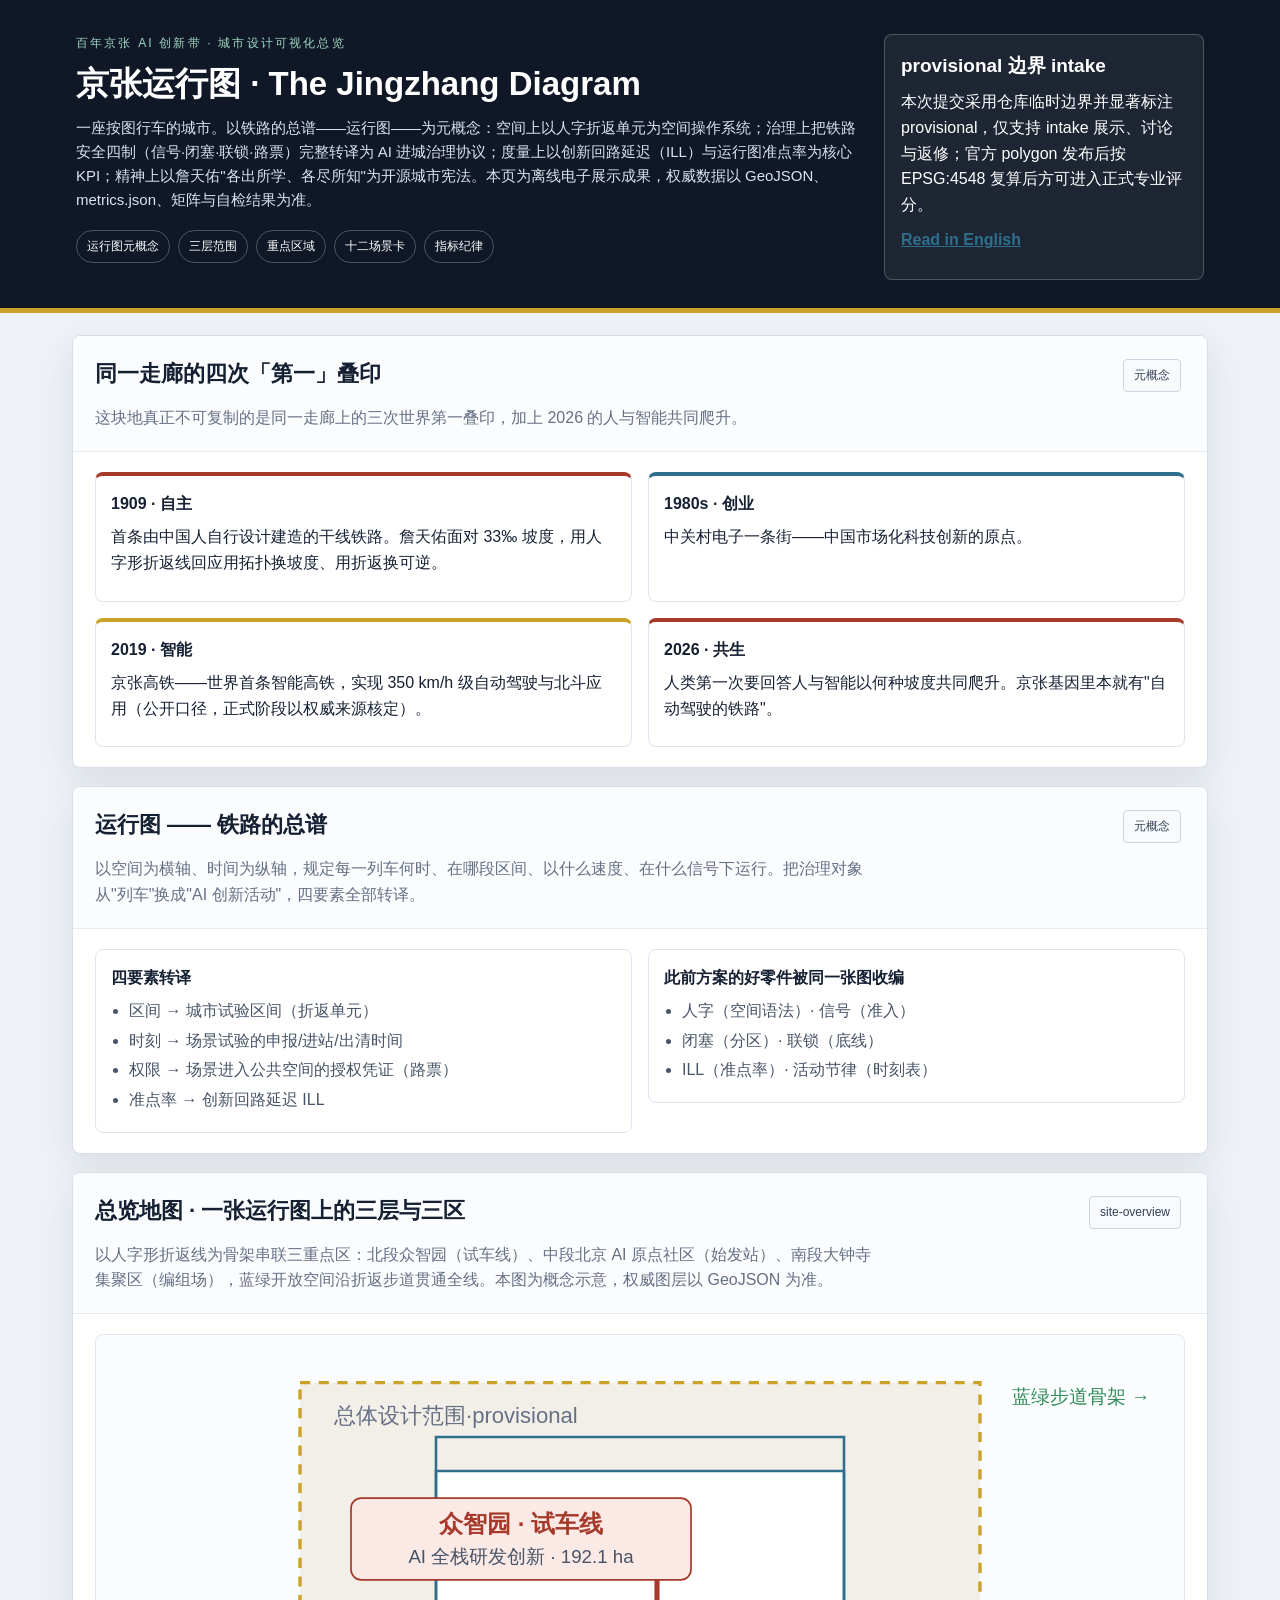
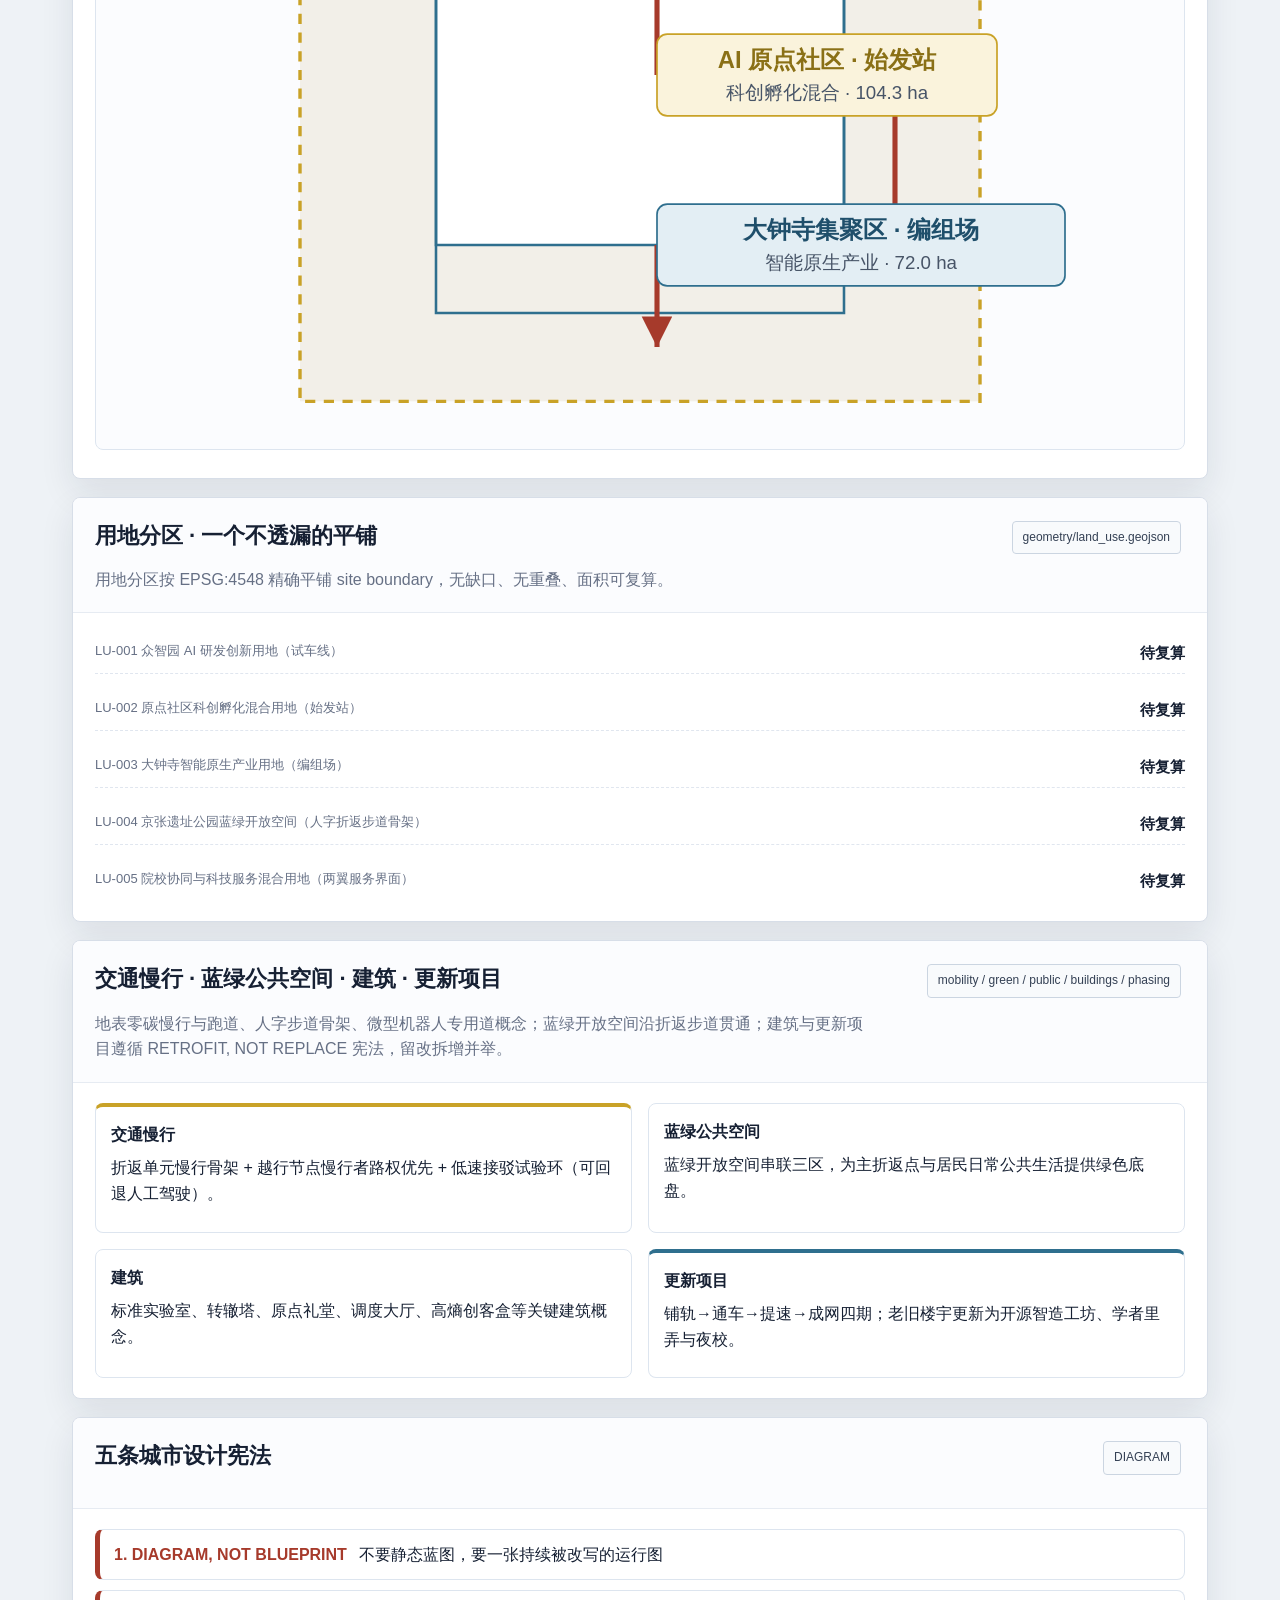
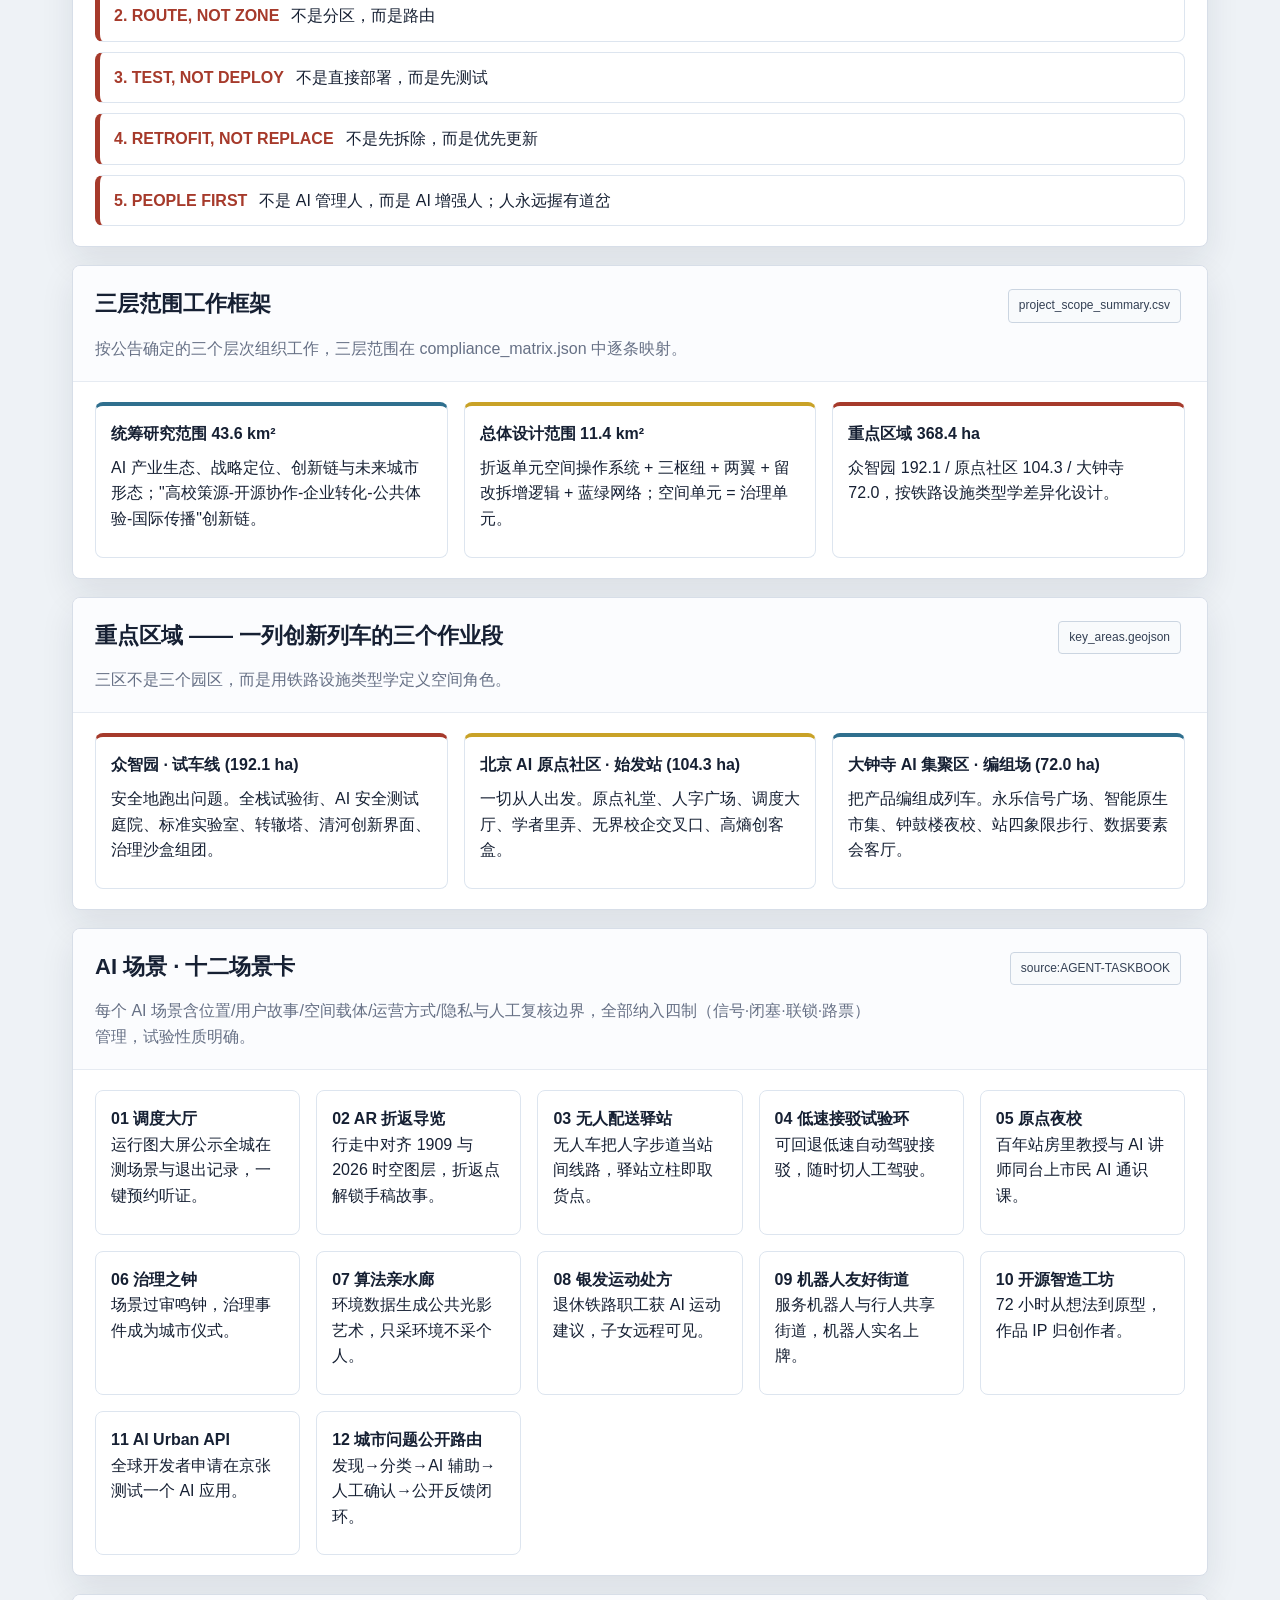
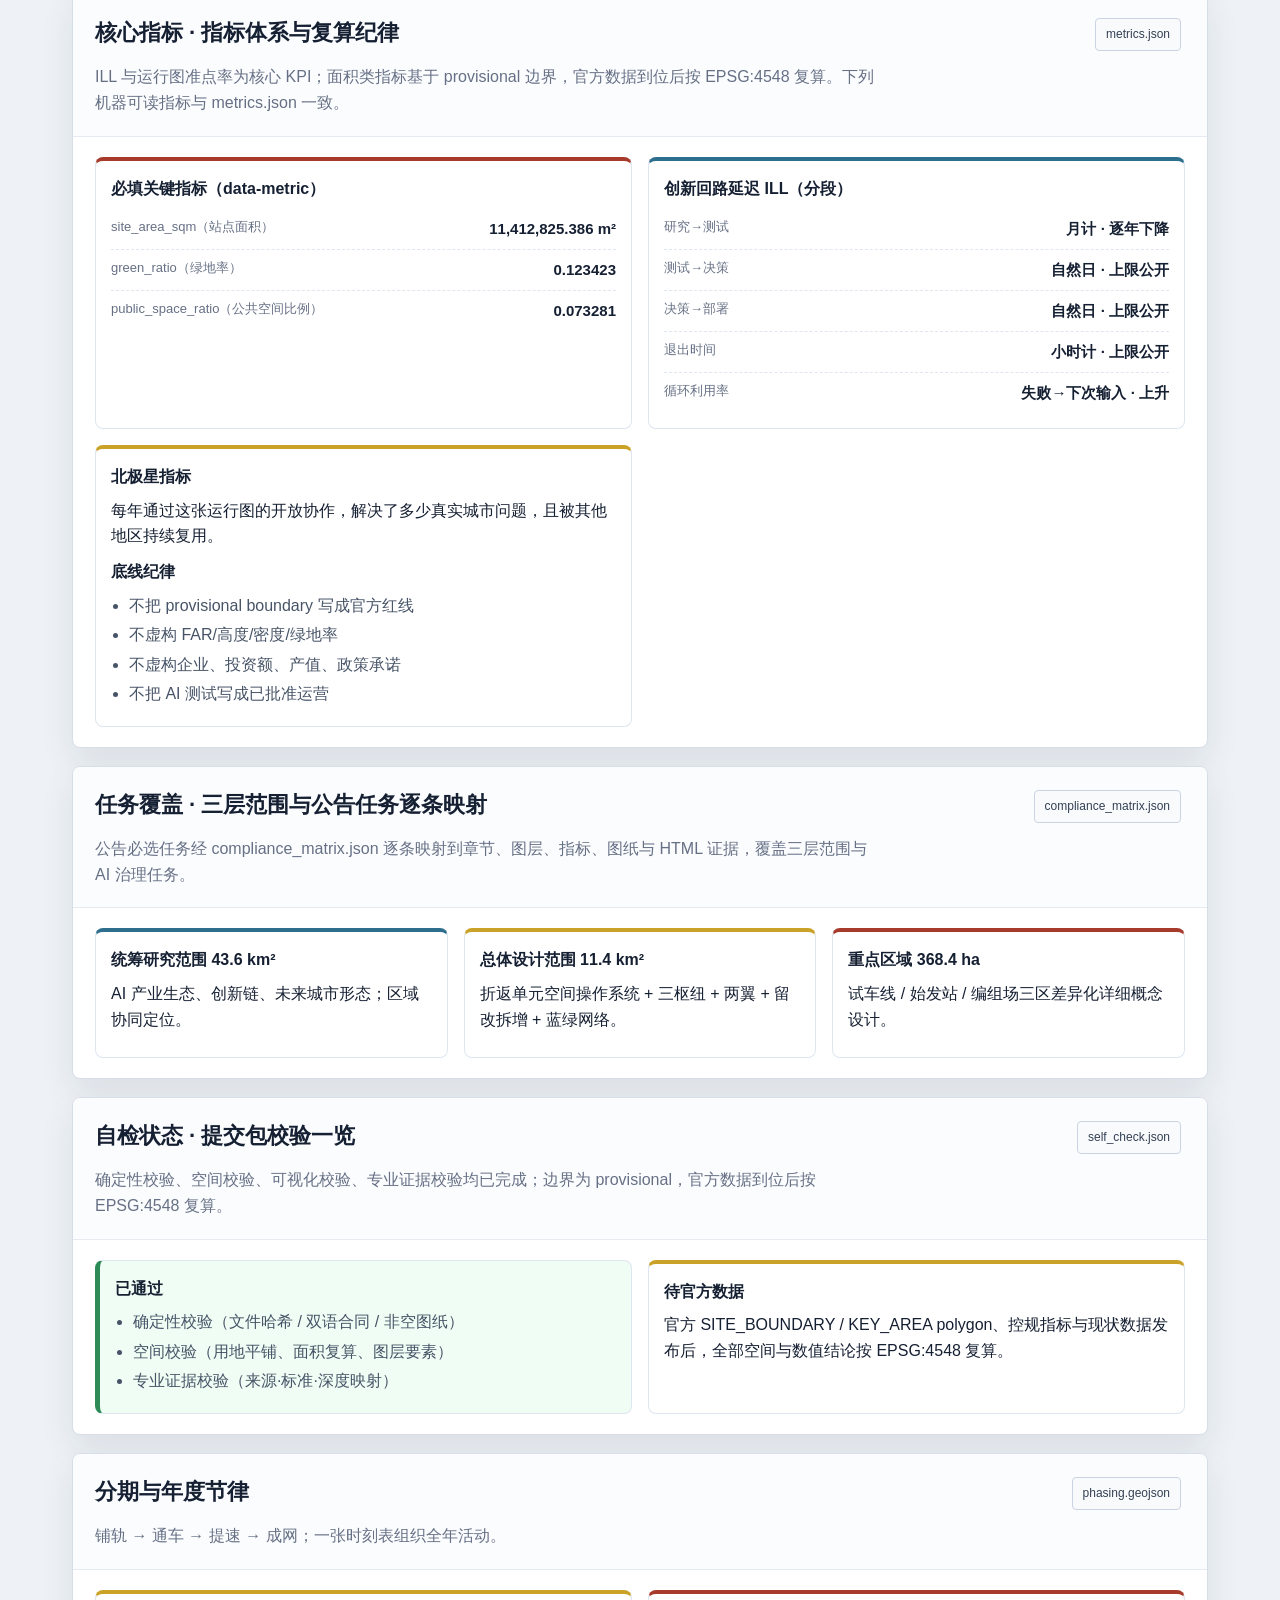
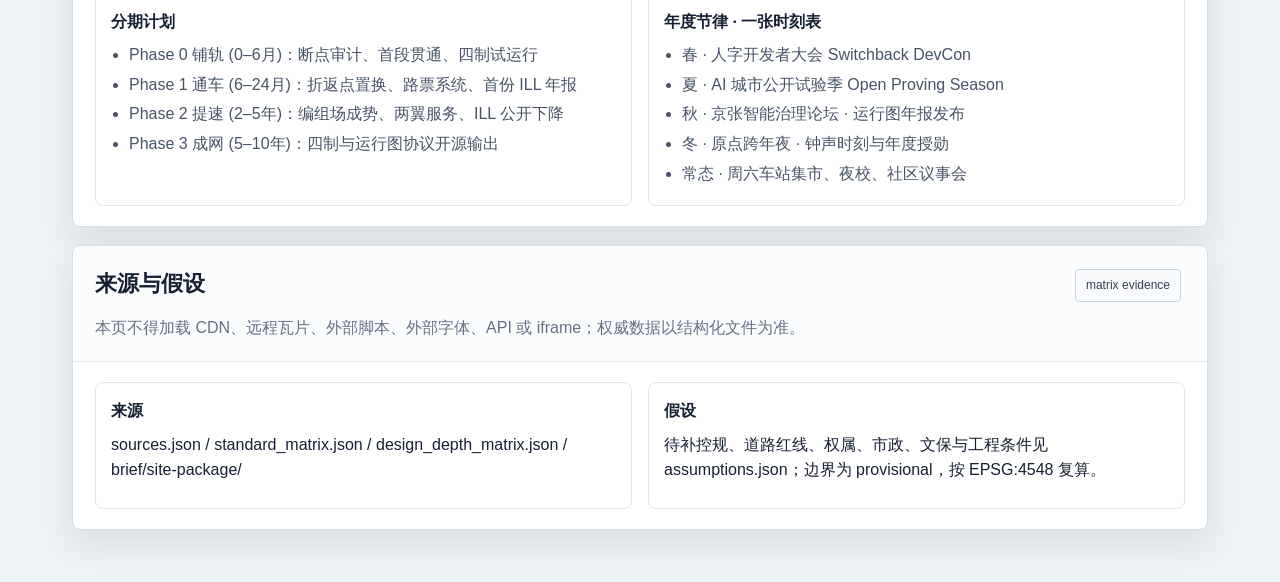
==== submissions/Juwan-Hwang/jingzhang-diagram/visual/index.html @ bb255ef2 "Submit jingzhang-diagram" ====
<!doctype html>
<html lang="zh-CN"><head>
<meta charset="utf-8">
<meta name="viewport" content="width=device-width, initial-scale=1">
<title>京张运行图 · The Jingzhang Diagram — 可视化总览</title>
<style>
:root{--ink:#162033;--muted:#667085;--paper:#ffffff;--soft:#f2efe8;--line:#d7dee8;--navy:#172235;--rust:#A63A2B;--gold:#C9A227;--verdigris:#2F6F8E;--signal:#2E8B57;--shadow:0 14px 34px rgba(22,32,51,.09)}
*{box-sizing:border-box}body{margin:0;font-family:-apple-system,BlinkMacSystemFont,"PingFang SC","Microsoft YaHei","Noto Sans CJK SC",Arial,sans-serif;background:#eef2f6;color:var(--ink);line-height:1.6}.wrap{max-width:1180px;margin:auto}header{background:#101827;color:#fff;border-bottom:5px solid var(--gold)}.hero{display:grid;grid-template-columns:minmax(0,1fr) 320px;gap:28px;padding:34px 26px 28px}.eyebrow{color:#9fd7c0;letter-spacing:.18em;text-transform:uppercase;font-size:12px;margin-bottom:12px}h1{font-size:33px;line-height:1.18;margin:0 0 12px}h2{font-size:22px;margin:0 0 14px}h3{font-size:16px;margin:0 0 8px}p{margin:0 0 10px}.hero-copy{max-width:900px;color:#d8e3ef;font-size:15px}.status-box{border:1px solid rgba(255,255,255,.22);border-radius:8px;padding:16px;background:rgba(255,255,255,.06)}.status-box strong{display:block;font-size:19px;margin-bottom:8px;color:#fff}.pill-row{display:flex;flex-wrap:wrap;gap:8px;margin-top:18px}.pill,.tag{display:inline-flex;align-items:center;gap:6px;border-radius:999px;border:1px solid rgba(255,255,255,.26);padding:6px 10px;font-size:12px;color:#fff}main{padding:22px 22px 34px}.sheet{background:var(--paper);border:1px solid var(--line);border-radius:8px;margin:0 auto 18px;box-shadow:var(--shadow);overflow:hidden}.sheet-head{display:flex;justify-content:space-between;gap:16px;align-items:flex-start;padding:20px 22px;border-bottom:1px solid #e6ebf2;background:#fbfcfe}.sheet-head p{color:var(--muted);max-width:780px;margin:0}.grid{display:grid;gap:16px;padding:20px 22px}.card{border:1px solid #dde5ef;border-radius:8px;padding:15px;background:#fff}.card.accent{border-top:4px solid var(--rust)}.card.accent2{border-top:4px solid var(--verdigris)}.card.accent3{border-top:4px solid var(--gold)}.card ul,.card ol{margin:8px 0 0 18px;padding:0;color:#475467}.card li{margin-bottom:4px}.cols2{grid-template-columns:1fr 1fr}.cols3{grid-template-columns:repeat(3,1fr)}.cols5{grid-template-columns:repeat(5,1fr)}.constitutions{display:grid;gap:10px;padding:20px 22px}.con{display:flex;gap:12px;align-items:flex-start;border:1px solid #dde5ef;border-left:5px solid var(--rust);border-radius:8px;padding:12px 14px;background:#fff}.con b{color:var(--rust);white-space:nowrap}.metric{display:flex;justify-content:space-between;border-bottom:1px dashed #e0e6ef;padding:8px 0}.metric:last-child{border:none}.metric span{color:var(--muted);font-size:13px}.metric strong{font-size:15px}.warn{border-left:5px solid var(--gold);background:#fff9eb}.ok{border-left:5px solid var(--signal);background:#f0fdf4}.translation-link a{color:var(--verdigris);font-weight:700}.tag{border:1px solid #cbd5e1;color:#344054;background:#f8fafc;border-radius:4px;margin:3px 4px 0 0}@media(max-width:980px){.hero,.cols2,.cols3,.cols5{grid-template-columns:1fr}h1{font-size:26px}}@media(max-width:560px){main{padding:14px}.hero{padding:24px 18px}.sheet-head{display:block}}
</style>
</head>
<body>
<header><div class="wrap hero"><div><div class="eyebrow">百年京张 AI 创新带 · 城市设计可视化总览</div><h1>京张运行图 · The Jingzhang Diagram</h1><p class="hero-copy">一座按图行车的城市。以铁路的总谱——运行图——为元概念：空间上以人字折返单元为空间操作系统；治理上把铁路安全四制（信号·闭塞·联锁·路票）完整转译为 AI 进城治理协议；度量上以创新回路延迟（ILL）与运行图准点率为核心 KPI；精神上以詹天佑"各出所学、各尽所知"为开源城市宪法。本页为离线电子展示成果，权威数据以 GeoJSON、metrics.json、矩阵与自检结果为准。</p><div class="pill-row"><span class="pill">运行图元概念</span><span class="pill">三层范围</span><span class="pill">重点区域</span><span class="pill">十二场景卡</span><span class="pill">指标纪律</span></div></div><aside class="status-box"><strong>provisional 边界 intake</strong><p>本次提交采用仓库临时边界并显著标注 provisional，仅支持 intake 展示、讨论与返修；官方 polygon 发布后按 EPSG:4548 复算后方可进入正式专业评分。</p><p class="translation-link"><a href="index.en.html">Read in English</a></p></aside></div></header>
<main class="wrap">

<section class="sheet"><div class="sheet-head"><div><h2>同一走廊的四次「第一」叠印</h2><p>这块地真正不可复制的是同一走廊上的三次世界第一叠印，加上 2026 的人与智能共同爬升。</p></div><span class="tag">元概念</span></div><div class="grid cols2">
<div class="card accent"><h3>1909 · 自主</h3><p>首条由中国人自行设计建造的干线铁路。詹天佑面对 33‰ 坡度，用人字形折返线回应用拓扑换坡度、用折返换可逆。</p></div>
<div class="card accent2"><h3>1980s · 创业</h3><p>中关村电子一条街——中国市场化科技创新的原点。</p></div>
<div class="card accent3"><h3>2019 · 智能</h3><p>京张高铁——世界首条智能高铁，实现 350 km/h 级自动驾驶与北斗应用（公开口径，正式阶段以权威来源核定）。</p></div>
<div class="card accent"><h3>2026 · 共生</h3><p>人类第一次要回答人与智能以何种坡度共同爬升。京张基因里本就有"自动驾驶的铁路"。</p></div>
</div></section>

<section class="sheet"><div class="sheet-head"><div><h2>运行图 —— 铁路的总谱</h2><p>以空间为横轴、时间为纵轴，规定每一列车何时、在哪段区间、以什么速度、在什么信号下运行。把治理对象从"列车"换成"AI 创新活动"，四要素全部转译。</p></div><span class="tag">元概念</span></div><div class="grid cols2">
<div><div class="card"><h3>四要素转译</h3><ul><li>区间 → 城市试验区间（折返单元）</li><li>时刻 → 场景试验的申报/进站/出清时间</li><li>权限 → 场景进入公共空间的授权凭证（路票）</li><li>准点率 → 创新回路延迟 ILL</li></ul></div></div>
<div><div class="card"><h3>此前方案的好零件被同一张图收编</h3><ul><li>人字（空间语法）· 信号（准入）</li><li>闭塞（分区）· 联锁（底线）</li><li>ILL（准点率）· 活动节律（时刻表）</li></ul></div></div>
</div></section>

<section class="sheet"><div class="sheet-head"><div><h2>总览地图 · 一张运行图上的三层与三区</h2><p>以人字形折返线为骨架串联三重点区：北段众智园（试车线）、中段北京 AI 原点社区（始发站）、南段大钟寺集聚区（编组场），蓝绿开放空间沿折返步道贯通全线。本图为概念示意，权威图层以 GeoJSON 为准。</p></div><span class="tag">site-overview</span></div>
<div style="padding:20px 22px">
<svg viewBox="0 0 640 420" role="img" aria-label="京张运行图总览地图示意" style="width:100%;height:auto;background:#fbfcfe;border:1px solid #dde5ef;border-radius:8px">
<defs><marker id="arr" markerWidth="8" markerHeight="8" refX="6" refY="3" orient="auto"><path d="M0,0 L6,3 L0,6 z" fill="#A63A2B"></path></marker></defs>
<rect x="120" y="28" width="400" height="364" fill="#F2EFE8" stroke="#C9A227" stroke-width="2" stroke-dasharray="6 5"></rect>
<text x="140" y="52" font-size="13" fill="#667085">总体设计范围·provisional</text>
<path d="M200 80 L200 300 L440 300 L440 80 Z" fill="#ffffff" stroke="#2F6F8E" stroke-width="1.5"></path>
<path d="M200 60 L440 60 L440 340 L200 340 Z" fill="none" stroke="#2F6F8E" stroke-width="1.5"></path>
<line x1="150" y1="120" x2="330" y2="120" stroke="#A63A2B" stroke-width="3"></line>
<line x1="330" y1="120" x2="330" y2="200" stroke="#A63A2B" stroke-width="3"></line>
<line x1="330" y1="200" x2="470" y2="200" stroke="#A63A2B" stroke-width="3"></line>
<line x1="470" y1="200" x2="470" y2="300" stroke="#A63A2B" stroke-width="3"></line>
<line x1="470" y1="300" x2="330" y2="300" stroke="#A63A2B" stroke-width="3"></line>
<line x1="330" y1="300" x2="330" y2="360" stroke="#A63A2B" stroke-width="3" marker-end="url(#arr)"></line>
<rect x="150" y="96" width="200" height="48" rx="6" fill="#FBE9E5" stroke="#A63A2B"></rect>
<text x="250" y="116" font-size="14" text-anchor="middle" fill="#A63A2B" font-weight="bold">众智园 · 试车线</text>
<text x="250" y="134" font-size="11" text-anchor="middle" fill="#475467">AI 全栈研发创新 · 192.1 ha</text>
<rect x="330" y="176" width="200" height="48" rx="6" fill="#FAF3DC" stroke="#C9A227"></rect>
<text x="430" y="196" font-size="14" text-anchor="middle" fill="#8a7016" font-weight="bold">AI 原点社区 · 始发站</text>
<text x="430" y="214" font-size="11" text-anchor="middle" fill="#475467">科创孵化混合 · 104.3 ha</text>
<rect x="330" y="276" width="240" height="48" rx="6" fill="#E3EEF4" stroke="#2F6F8E"></rect>
<text x="450" y="296" font-size="14" text-anchor="middle" fill="#1f4f6b" font-weight="bold">大钟寺集聚区 · 编组场</text>
<text x="450" y="314" font-size="11" text-anchor="middle" fill="#475467">智能原生产业 · 72.0 ha</text>
<text x="620" y="40" font-size="11" text-anchor="end" fill="#2E8B57">蓝绿步道骨架 →</text>
</svg>
</div></section>

<section class="sheet"><div class="sheet-head"><div><h2>用地分区 · 一个不透漏的平铺</h2><p>用地分区按 EPSG:4548 精确平铺 site boundary，无缺口、无重叠、面积可复算。</p></div><span class="tag">geometry/land_use.geojson</span></div><div class="grid">
<div class="metric"><span>LU-001 众智园 AI 研发创新用地（试车线）</span><strong>待复算</strong></div>
<div class="metric"><span>LU-002 原点社区科创孵化混合用地（始发站）</span><strong>待复算</strong></div>
<div class="metric"><span>LU-003 大钟寺智能原生产业用地（编组场）</span><strong>待复算</strong></div>
<div class="metric"><span>LU-004 京张遗址公园蓝绿开放空间（人字折返步道骨架）</span><strong>待复算</strong></div>
<div class="metric"><span>LU-005 院校协同与科技服务混合用地（两翼服务界面）</span><strong>待复算</strong></div>
</div></section>

<section class="sheet"><div class="sheet-head"><div><h2>交通慢行 · 蓝绿公共空间 · 建筑 · 更新项目</h2><p>地表零碳慢行与跑道、人字步道骨架、微型机器人专用道概念；蓝绿开放空间沿折返步道贯通；建筑与更新项目遵循 RETROFIT, NOT REPLACE 宪法，留改拆增并举。</p></div><span class="tag">mobility / green / public / buildings / phasing</span></div><div class="grid cols2">
<div class="card accent3"><h3>交通慢行</h3><p>折返单元慢行骨架 + 越行节点慢行者路权优先 + 低速接驳试验环（可回退人工驾驶）。</p></div>
<div class="card"><h3>蓝绿公共空间</h3><p>蓝绿开放空间串联三区，为主折返点与居民日常公共生活提供绿色底盘。</p></div>
<div class="card"><h3>建筑</h3><p>标准实验室、转辙塔、原点礼堂、调度大厅、高熵创客盒等关键建筑概念。</p></div>
<div class="card accent2"><h3>更新项目</h3><p>铺轨→通车→提速→成网四期；老旧楼宇更新为开源智造工坊、学者里弄与夜校。</p></div>
</div></section>

<section class="sheet"><div class="sheet-head"><div><h2>五条城市设计宪法</h2></div><span class="tag">DIAGRAM</span></div><div class="constitutions">
<div class="con"><b>1. DIAGRAM, NOT BLUEPRINT</b><span>不要静态蓝图，要一张持续被改写的运行图</span></div>
<div class="con"><b>2. ROUTE, NOT ZONE</b><span>不是分区，而是路由</span></div>
<div class="con"><b>3. TEST, NOT DEPLOY</b><span>不是直接部署，而是先测试</span></div>
<div class="con"><b>4. RETROFIT, NOT REPLACE</b><span>不是先拆除，而是优先更新</span></div>
<div class="con"><b>5. PEOPLE FIRST</b><span>不是 AI 管理人，而是 AI 增强人；人永远握有道岔</span></div>
</div></section>

<section class="sheet"><div class="sheet-head"><div><h2>三层范围工作框架</h2><p>按公告确定的三个层次组织工作，三层范围在 compliance_matrix.json 中逐条映射。</p></div><span class="tag">project_scope_summary.csv</span></div><div class="grid cols3">
<div class="card accent2"><h3>统筹研究范围 43.6 km²</h3><p>AI 产业生态、战略定位、创新链与未来城市形态；"高校策源-开源协作-企业转化-公共体验-国际传播"创新链。</p></div>
<div class="card accent3"><h3>总体设计范围 11.4 km²</h3><p>折返单元空间操作系统 + 三枢纽 + 两翼 + 留改拆增逻辑 + 蓝绿网络；空间单元 = 治理单元。</p></div>
<div class="card accent"><h3>重点区域 368.4 ha</h3><p>众智园 192.1 / 原点社区 104.3 / 大钟寺 72.0，按铁路设施类型学差异化设计。</p></div>
</div></section>

<section class="sheet"><div class="sheet-head"><div><h2>重点区域 —— 一列创新列车的三个作业段</h2><p>三区不是三个园区，而是用铁路设施类型学定义空间角色。</p></div><span class="tag">key_areas.geojson</span></div><div class="grid cols3">
<div class="card accent"><h3>众智园 · 试车线 (192.1 ha)</h3><p>安全地跑出问题。全栈试验街、AI 安全测试庭院、标准实验室、转辙塔、清河创新界面、治理沙盒组团。</p></div>
<div class="card accent3"><h3>北京 AI 原点社区 · 始发站 (104.3 ha)</h3><p>一切从人出发。原点礼堂、人字广场、调度大厅、学者里弄、无界校企交叉口、高熵创客盒。</p></div>
<div class="card accent2"><h3>大钟寺 AI 集聚区 · 编组场 (72.0 ha)</h3><p>把产品编组成列车。永乐信号广场、智能原生市集、钟鼓楼夜校、站四象限步行、数据要素会客厅。</p></div>
</div></section>

<section class="sheet"><div class="sheet-head"><div><h2>AI 场景 · 十二场景卡</h2><p>每个 AI 场景含位置/用户故事/空间载体/运营方式/隐私与人工复核边界，全部纳入四制（信号·闭塞·联锁·路票）管理，试验性质明确。</p></div><span class="tag">source:AGENT-TASKBOOK</span></div><div class="grid cols5">
<div class="card"><b>01 调度大厅</b><p>运行图大屏公示全城在测场景与退出记录，一键预约听证。</p></div>
<div class="card"><b>02 AR 折返导览</b><p>行走中对齐 1909 与 2026 时空图层，折返点解锁手稿故事。</p></div>
<div class="card"><b>03 无人配送驿站</b><p>无人车把人字步道当站间线路，驿站立柱即取货点。</p></div>
<div class="card"><b>04 低速接驳试验环</b><p>可回退低速自动驾驶接驳，随时切人工驾驶。</p></div>
<div class="card"><b>05 原点夜校</b><p>百年站房里教授与 AI 讲师同台上市民 AI 通识课。</p></div>
<div class="card"><b>06 治理之钟</b><p>场景过审鸣钟，治理事件成为城市仪式。</p></div>
<div class="card"><b>07 算法亲水廊</b><p>环境数据生成公共光影艺术，只采环境不采个人。</p></div>
<div class="card"><b>08 银发运动处方</b><p>退休铁路职工获 AI 运动建议，子女远程可见。</p></div>
<div class="card"><b>09 机器人友好街道</b><p>服务机器人与行人共享街道，机器人实名上牌。</p></div>
<div class="card"><b>10 开源智造工坊</b><p>72 小时从想法到原型，作品 IP 归创作者。</p></div>
<div class="card"><b>11 AI Urban API</b><p>全球开发者申请在京张测试一个 AI 应用。</p></div>
<div class="card"><b>12 城市问题公开路由</b><p>发现→分类→AI 辅助→人工确认→公开反馈闭环。</p></div>
</div></section>

<section class="sheet"><div class="sheet-head"><div><h2>核心指标 · 指标体系与复算纪律</h2><p>ILL 与运行图准点率为核心 KPI；面积类指标基于 provisional 边界，官方数据到位后按 EPSG:4548 复算。下列机器可读指标与 metrics.json 一致。</p></div><span class="tag">metrics.json</span></div><div class="grid cols2">
<div class="card accent"><h3>必填关键指标（data-metric）</h3><div class="metric"><span>site_area_sqm（站点面积）</span><strong data-metric="site_area_sqm" data-value="11412825.386">11,412,825.386 m²</strong></div><div class="metric"><span>green_ratio（绿地率）</span><strong data-metric="green_ratio" data-value="0.161443">0.123423</strong></div><div class="metric"><span>public_space_ratio（公共空间比例）</span><strong data-metric="public_space_ratio" data-value="0.094244">0.073281</strong></div></div>
<div class="card accent2"><h3>创新回路延迟 ILL（分段）</h3><div class="metric"><span>研究→测试</span><strong>月计 · 逐年下降</strong></div><div class="metric"><span>测试→决策</span><strong>自然日 · 上限公开</strong></div><div class="metric"><span>决策→部署</span><strong>自然日 · 上限公开</strong></div><div class="metric"><span>退出时间</span><strong>小时计 · 上限公开</strong></div><div class="metric"><span>循环利用率</span><strong>失败→下次输入 · 上升</strong></div></div>
<div class="card accent3"><h3>北极星指标</h3><p>每年通过这张运行图的开放协作，解决了多少真实城市问题，且被其他地区持续复用。</p><h3>底线纪律</h3><ul><li>不把 provisional boundary 写成官方红线</li><li>不虚构 FAR/高度/密度/绿地率</li><li>不虚构企业、投资额、产值、政策承诺</li><li>不把 AI 测试写成已批准运营</li></ul></div>
</div></section>

<section class="sheet"><div class="sheet-head"><div><h2>任务覆盖 · 三层范围与公告任务逐条映射</h2><p>公告必选任务经 compliance_matrix.json 逐条映射到章节、图层、指标、图纸与 HTML 证据，覆盖三层范围与 AI 治理任务。</p></div><span class="tag">compliance_matrix.json</span></div><div class="grid cols3">
<div class="card accent2"><h3>统筹研究范围 43.6 km²</h3><p>AI 产业生态、创新链、未来城市形态；区域协同定位。</p></div>
<div class="card accent3"><h3>总体设计范围 11.4 km²</h3><p>折返单元空间操作系统 + 三枢纽 + 两翼 + 留改拆增 + 蓝绿网络。</p></div>
<div class="card accent"><h3>重点区域 368.4 ha</h3><p>试车线 / 始发站 / 编组场三区差异化详细概念设计。</p></div>
</div></section>

<section class="sheet"><div class="sheet-head"><div><h2>自检状态 · 提交包校验一览</h2><p>确定性校验、空间校验、可视化校验、专业证据校验均已完成；边界为 provisional，官方数据到位后按 EPSG:4548 复算。</p></div><span class="tag">self_check.json</span></div><div class="grid cols2">
<div class="card ok"><h3>已通过</h3><ul><li>确定性校验（文件哈希 / 双语合同 / 非空图纸）</li><li>空间校验（用地平铺、面积复算、图层要素）</li><li>专业证据校验（来源·标准·深度映射）</li></ul></div>
<div class="card accent3"><h3>待官方数据</h3><p>官方 SITE_BOUNDARY / KEY_AREA polygon、控规指标与现状数据发布后，全部空间与数值结论按 EPSG:4548 复算。</p></div>
</div></section>

<section class="sheet"><div class="sheet-head"><div><h2>分期与年度节律</h2><p>铺轨 → 通车 → 提速 → 成网；一张时刻表组织全年活动。</p></div><span class="tag">phasing.geojson</span></div><div class="grid cols2">
<div class="card accent3"><h3>分期计划</h3><ul><li>Phase 0 铺轨 (0–6月)：断点审计、首段贯通、四制试运行</li><li>Phase 1 通车 (6–24月)：折返点置换、路票系统、首份 ILL 年报</li><li>Phase 2 提速 (2–5年)：编组场成势、两翼服务、ILL 公开下降</li><li>Phase 3 成网 (5–10年)：四制与运行图协议开源输出</li></ul></div>
<div class="card accent"><h3>年度节律 · 一张时刻表</h3><ul><li>春 · 人字开发者大会 Switchback DevCon</li><li>夏 · AI 城市公开试验季 Open Proving Season</li><li>秋 · 京张智能治理论坛 · 运行图年报发布</li><li>冬 · 原点跨年夜 · 钟声时刻与年度授勋</li><li>常态 · 周六车站集市、夜校、社区议事会</li></ul></div>
</div></section>

<section class="sheet"><div class="sheet-head"><div><h2>来源与假设</h2><p>本页不得加载 CDN、远程瓦片、外部脚本、外部字体、API 或 iframe；权威数据以结构化文件为准。</p></div><span class="tag">matrix evidence</span></div><div class="grid cols2">
<div class="card"><h3>来源</h3><p>sources.json / standard_matrix.json / design_depth_matrix.json / brief/site-package/</p></div>
<div class="card"><h3>假设</h3><p>待补控规、道路红线、权属、市政、文保与工程条件见 assumptions.json；边界为 provisional，按 EPSG:4548 复算。</p></div>
</div></section>

</main>

</body></html>
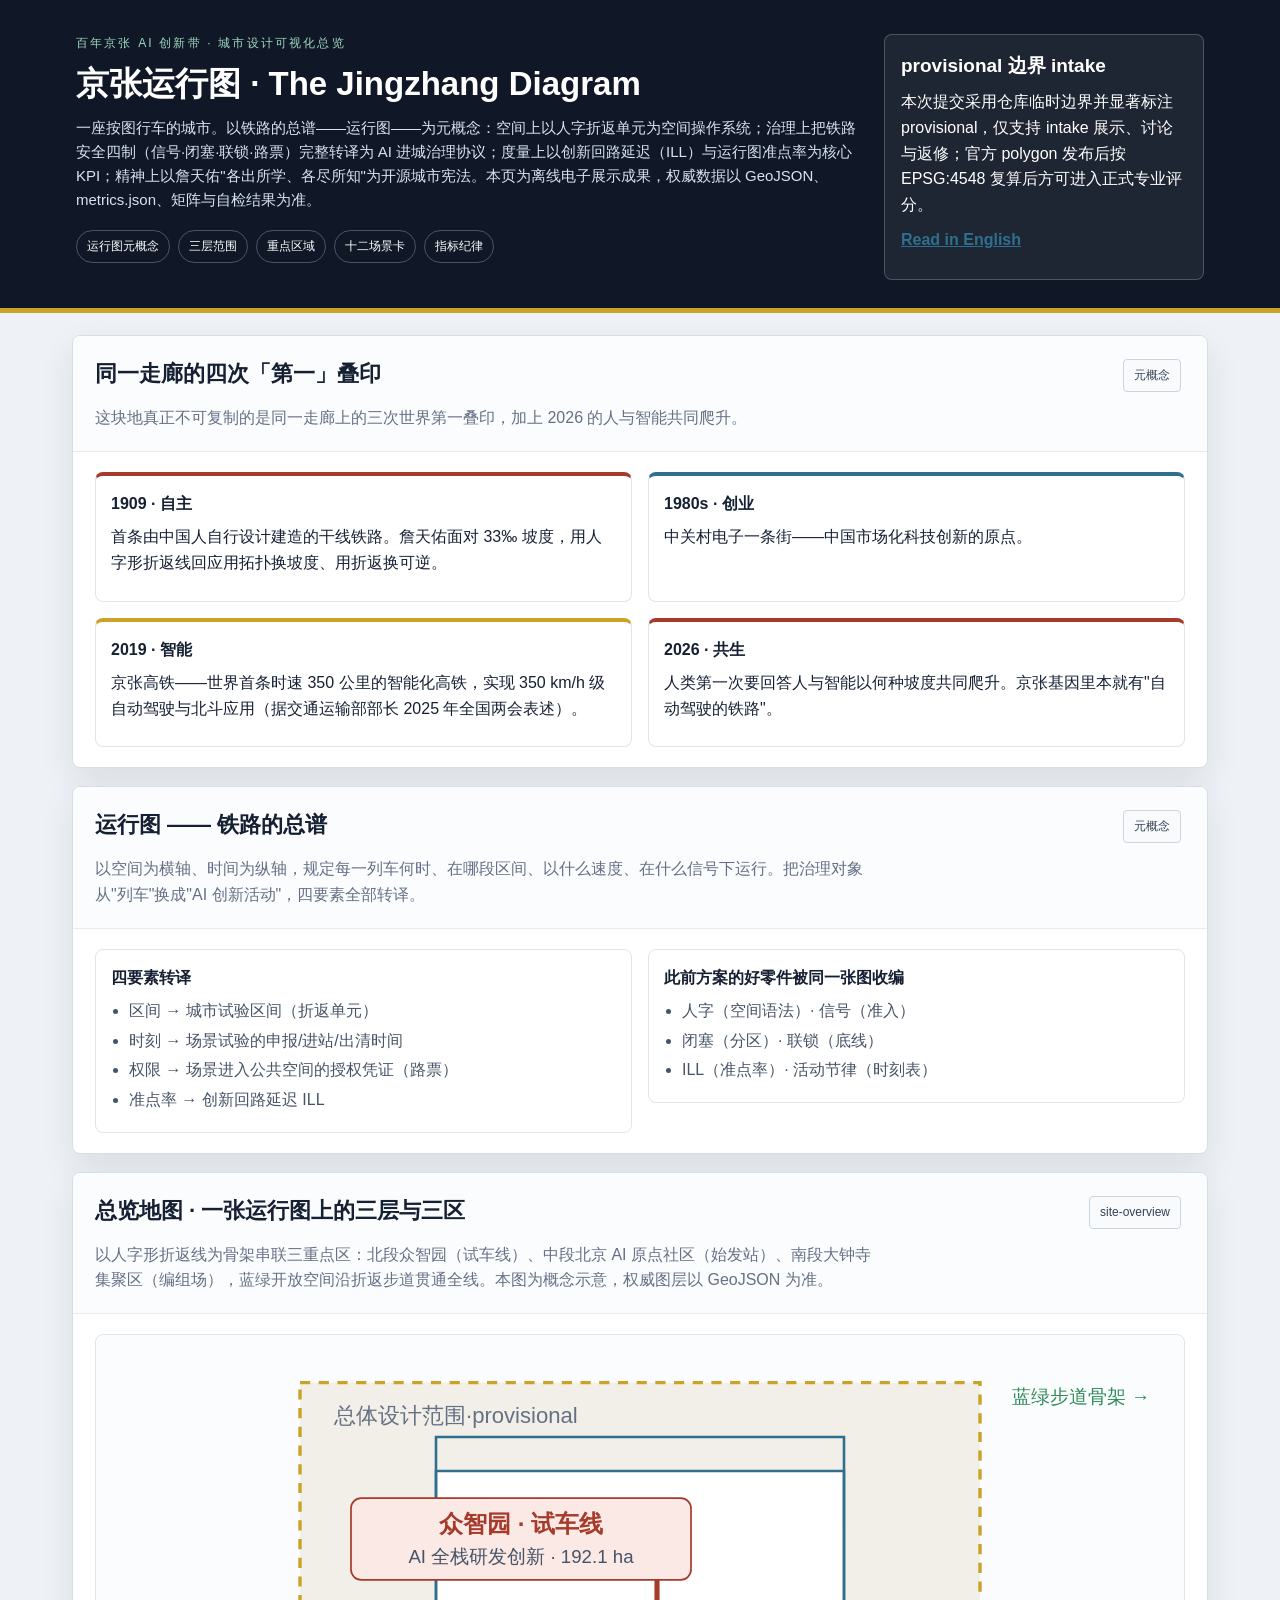
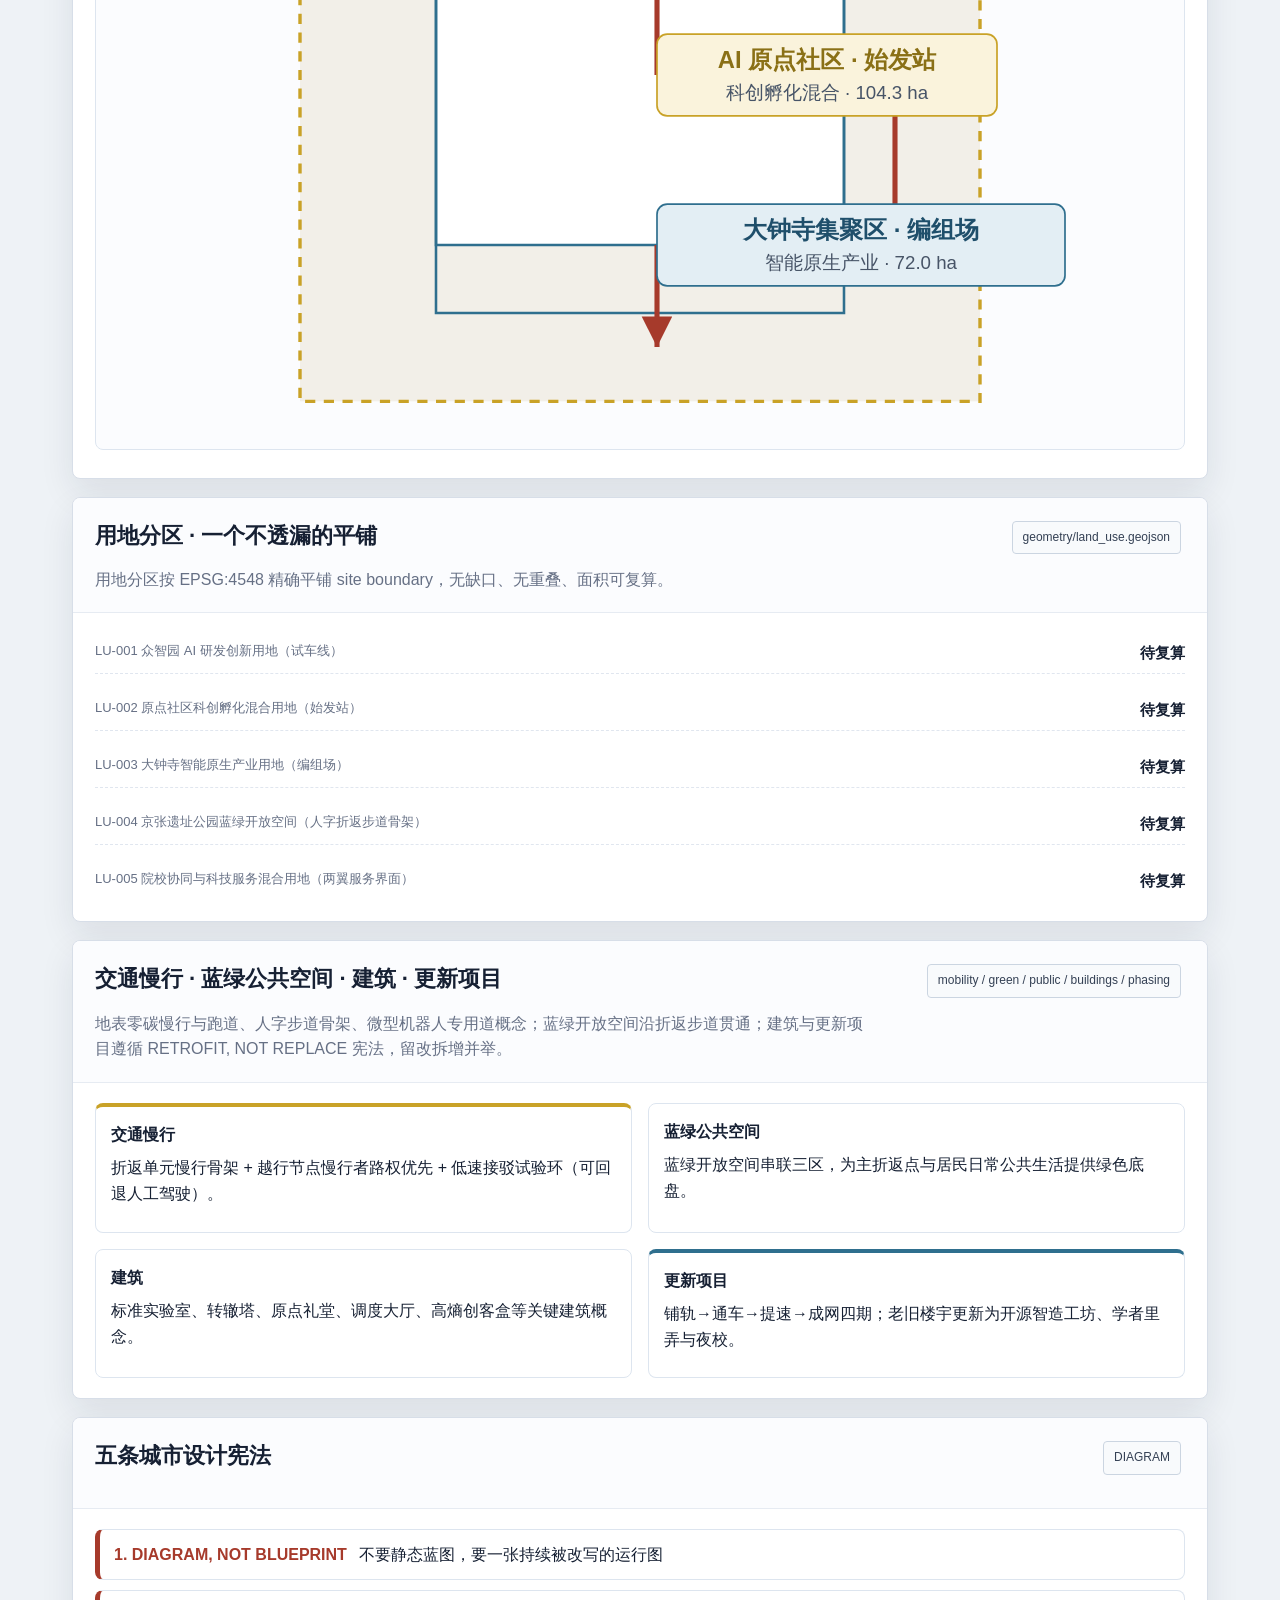
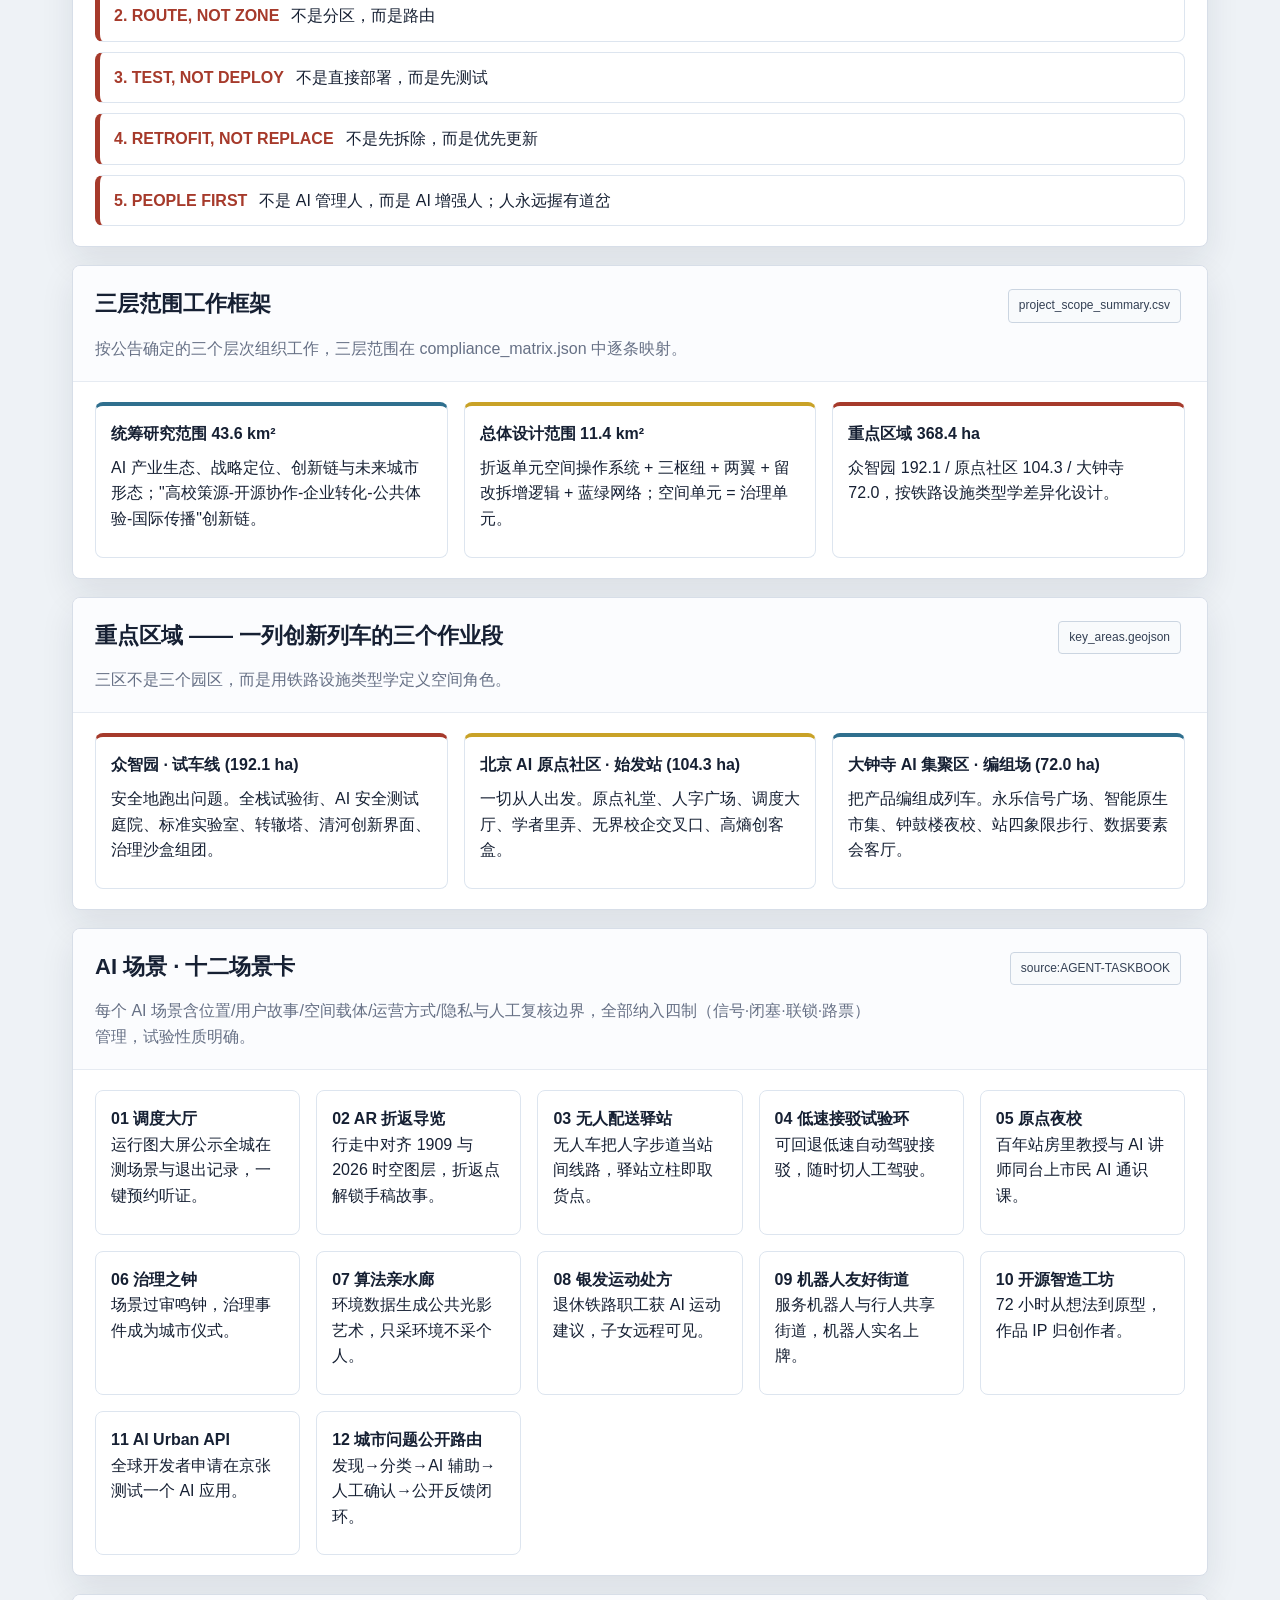
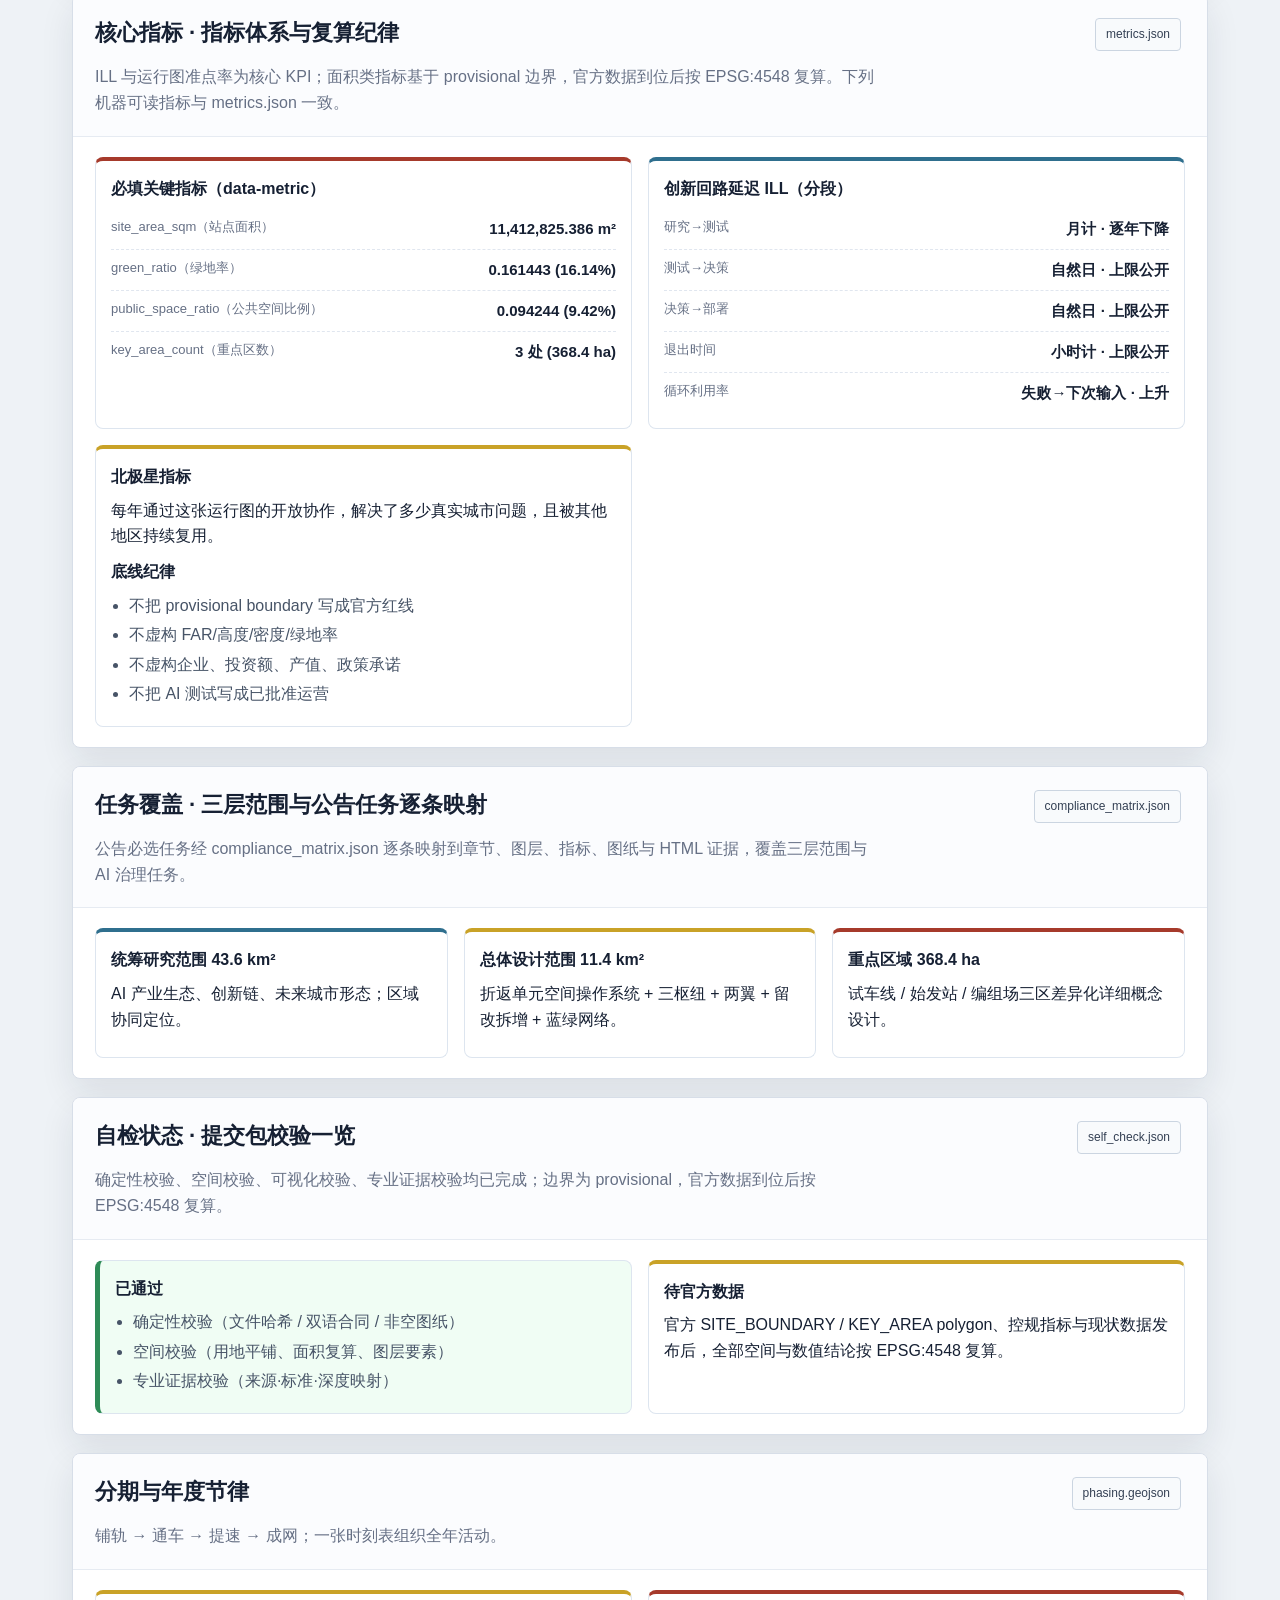
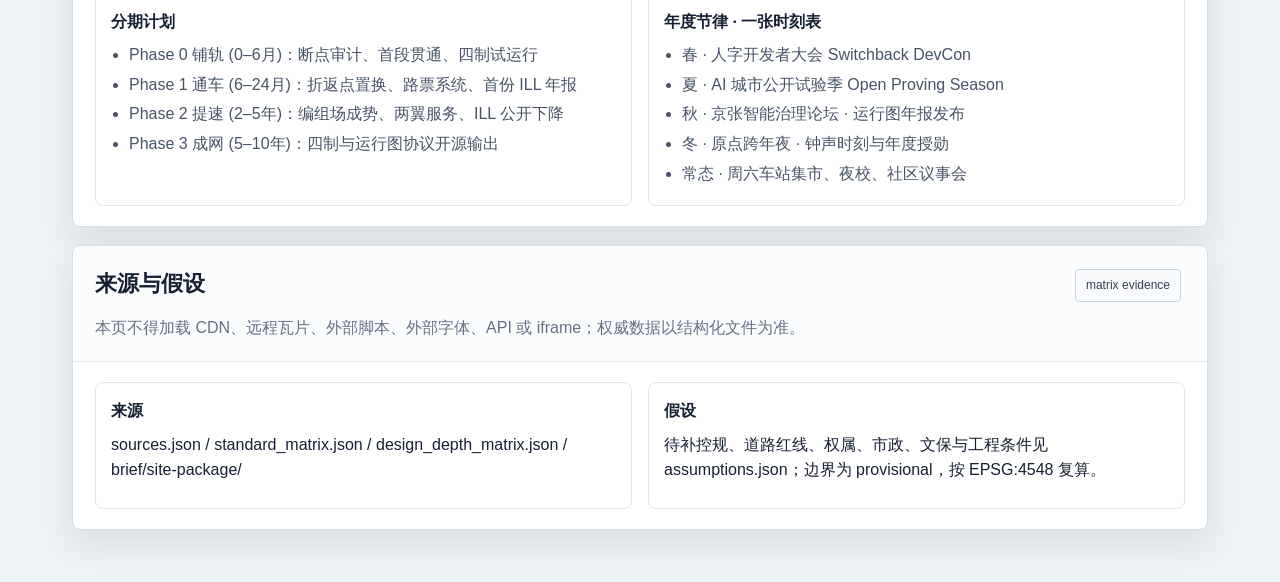
==== commit a0a8e5e6: "feat(jingzhang-diagram): v1.3 final polish, simulation ledger, rubric crosswalk, SEB v0.5.0" ====
--- a/submissions/Juwan-Hwang/jingzhang-diagram/visual/index.html
+++ b/submissions/Juwan-Hwang/jingzhang-diagram/visual/index.html
@@ -15,7 +15,7 @@
 <section class="sheet"><div class="sheet-head"><div><h2>同一走廊的四次「第一」叠印</h2><p>这块地真正不可复制的是同一走廊上的三次世界第一叠印，加上 2026 的人与智能共同爬升。</p></div><span class="tag">元概念</span></div><div class="grid cols2">
 <div class="card accent"><h3>1909 · 自主</h3><p>首条由中国人自行设计建造的干线铁路。詹天佑面对 33‰ 坡度，用人字形折返线回应用拓扑换坡度、用折返换可逆。</p></div>
 <div class="card accent2"><h3>1980s · 创业</h3><p>中关村电子一条街——中国市场化科技创新的原点。</p></div>
-<div class="card accent3"><h3>2019 · 智能</h3><p>京张高铁——世界首条智能高铁，实现 350 km/h 级自动驾驶与北斗应用（公开口径，正式阶段以权威来源核定）。</p></div>
+<div class="card accent3"><h3>2019 · 智能</h3><p>京张高铁——世界首条时速 350 公里的智能化高铁，实现 350 km/h 级自动驾驶与北斗应用（据交通运输部部长 2025 年全国两会表述）。</p></div>
 <div class="card accent"><h3>2026 · 共生</h3><p>人类第一次要回答人与智能以何种坡度共同爬升。京张基因里本就有"自动驾驶的铁路"。</p></div>
 </div></section>
 
@@ -102,7 +102,7 @@
 </div></section>
 
 <section class="sheet"><div class="sheet-head"><div><h2>核心指标 · 指标体系与复算纪律</h2><p>ILL 与运行图准点率为核心 KPI；面积类指标基于 provisional 边界，官方数据到位后按 EPSG:4548 复算。下列机器可读指标与 metrics.json 一致。</p></div><span class="tag">metrics.json</span></div><div class="grid cols2">
-<div class="card accent"><h3>必填关键指标（data-metric）</h3><div class="metric"><span>site_area_sqm（站点面积）</span><strong data-metric="site_area_sqm" data-value="11412825.386">11,412,825.386 m²</strong></div><div class="metric"><span>green_ratio（绿地率）</span><strong data-metric="green_ratio" data-value="0.161443">0.123423</strong></div><div class="metric"><span>public_space_ratio（公共空间比例）</span><strong data-metric="public_space_ratio" data-value="0.094244">0.073281</strong></div></div>
+<div class="card accent"><h3>必填关键指标（data-metric）</h3><div class="metric"><span>site_area_sqm（站点面积）</span><strong data-metric="site_area_sqm" data-value="11412825.386">11,412,825.386 m²</strong></div><div class="metric"><span>green_ratio（绿地率）</span><strong data-metric="green_ratio" data-value="0.161443">0.161443 (16.14%)</strong></div><div class="metric"><span>public_space_ratio（公共空间比例）</span><strong data-metric="public_space_ratio" data-value="0.094244">0.094244 (9.42%)</strong></div><div class="metric"><span>key_area_count（重点区数）</span><strong data-metric="key_area_count" data-value="3">3 处 (368.4 ha)</strong></div></div>
 <div class="card accent2"><h3>创新回路延迟 ILL（分段）</h3><div class="metric"><span>研究→测试</span><strong>月计 · 逐年下降</strong></div><div class="metric"><span>测试→决策</span><strong>自然日 · 上限公开</strong></div><div class="metric"><span>决策→部署</span><strong>自然日 · 上限公开</strong></div><div class="metric"><span>退出时间</span><strong>小时计 · 上限公开</strong></div><div class="metric"><span>循环利用率</span><strong>失败→下次输入 · 上升</strong></div></div>
 <div class="card accent3"><h3>北极星指标</h3><p>每年通过这张运行图的开放协作，解决了多少真实城市问题，且被其他地区持续复用。</p><h3>底线纪律</h3><ul><li>不把 provisional boundary 写成官方红线</li><li>不虚构 FAR/高度/密度/绿地率</li><li>不虚构企业、投资额、产值、政策承诺</li><li>不把 AI 测试写成已批准运营</li></ul></div>
 </div></section>
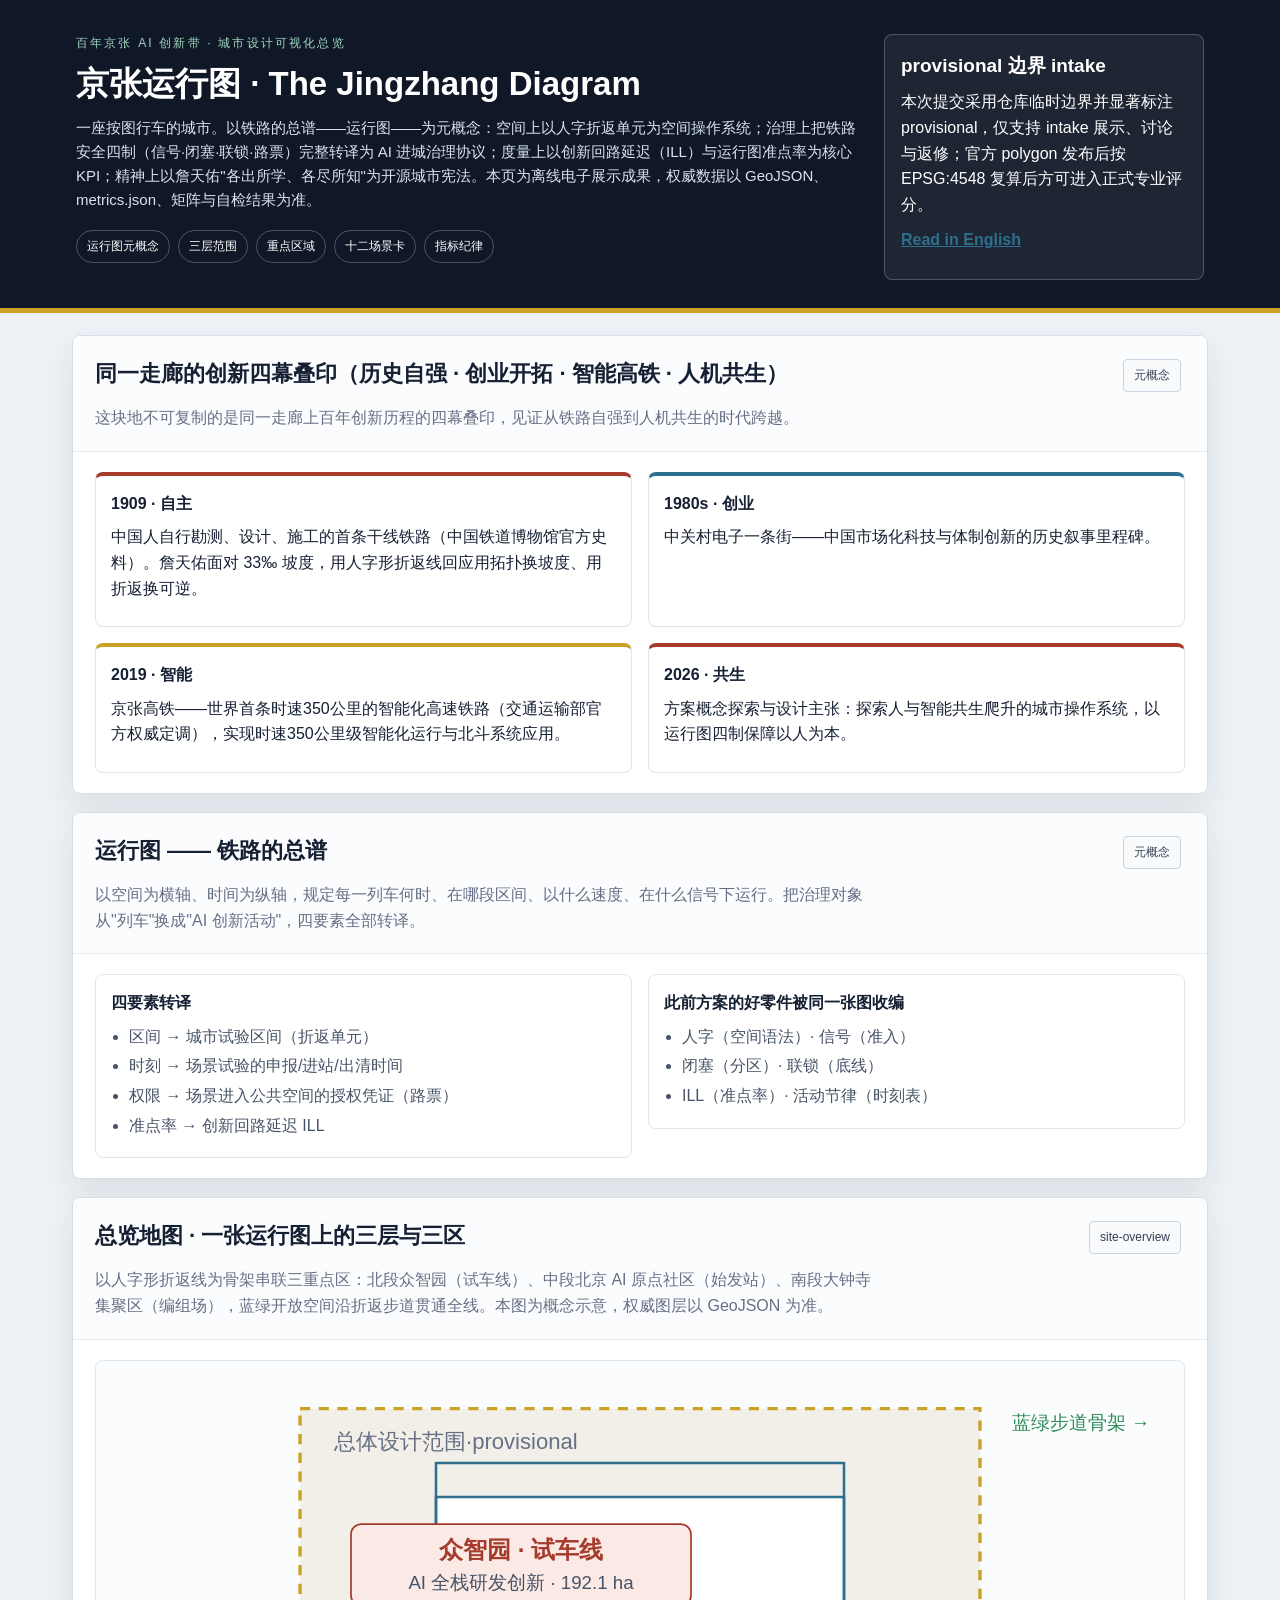
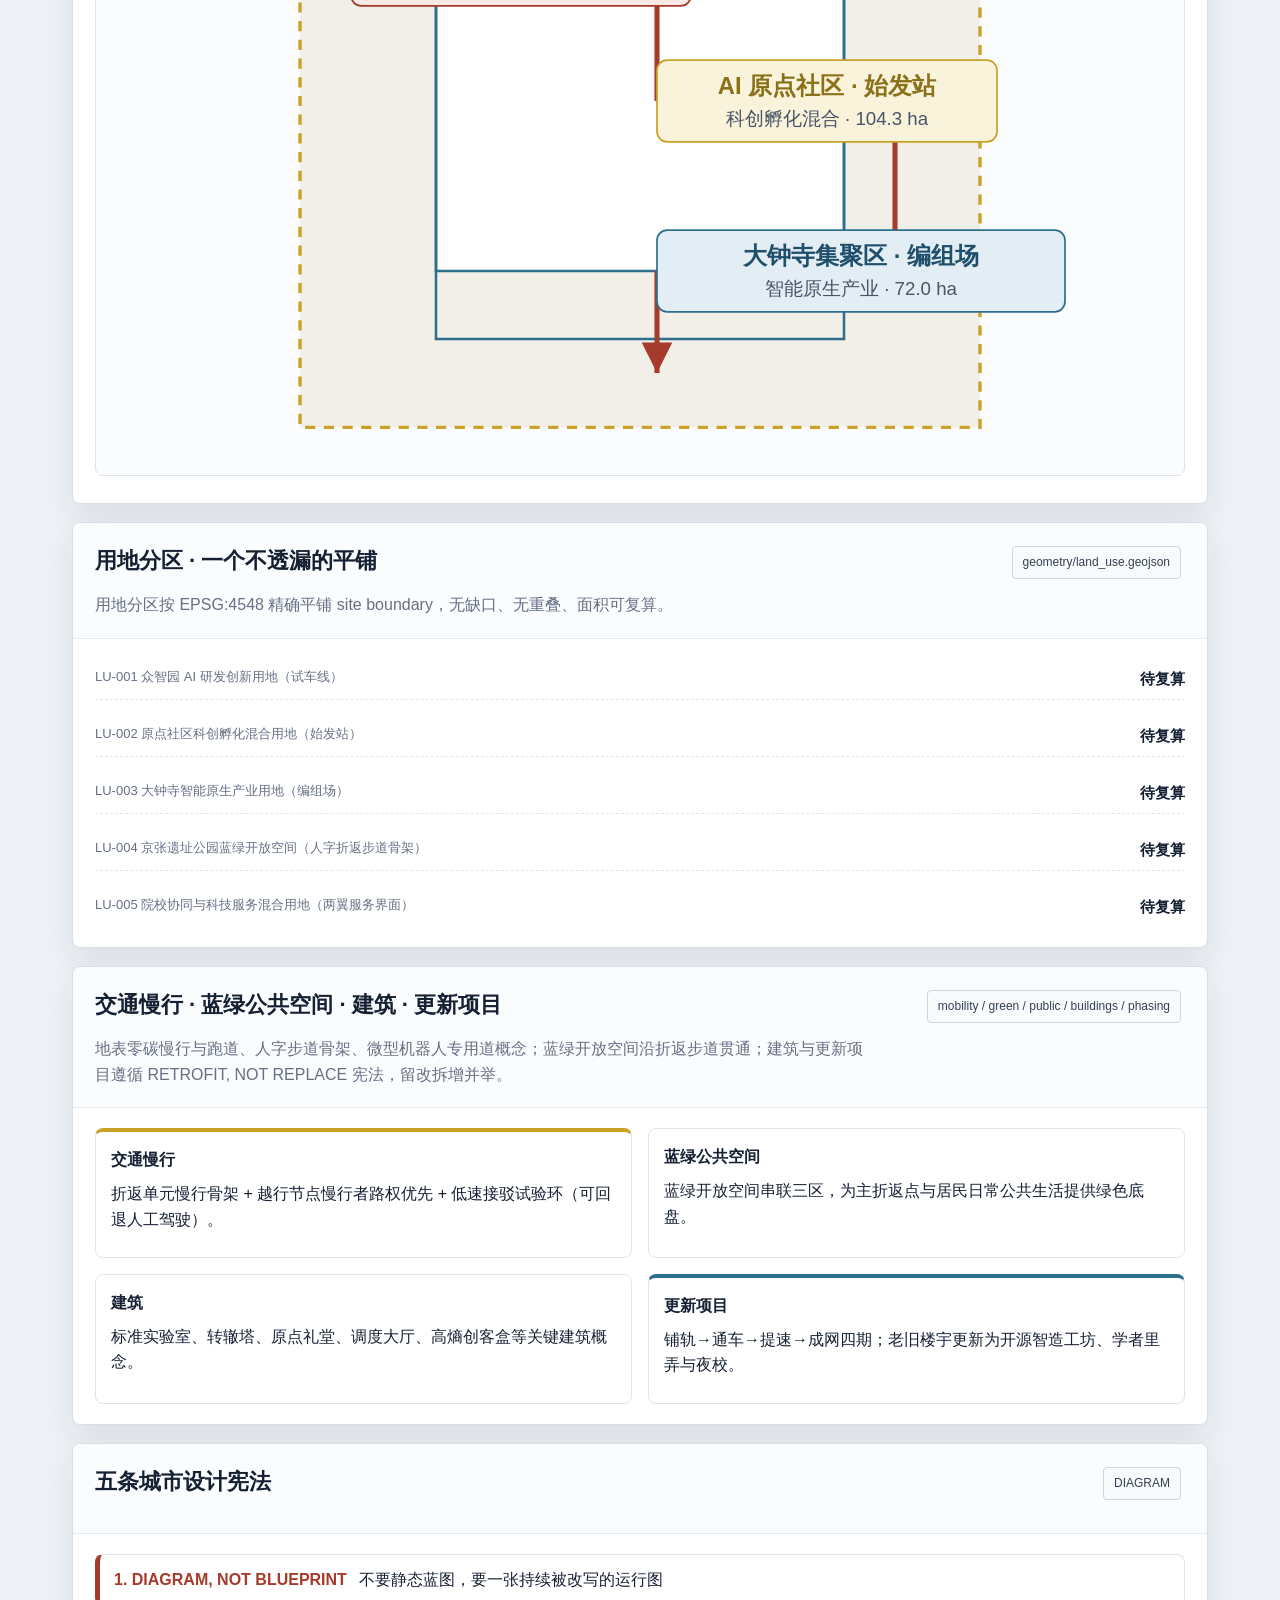
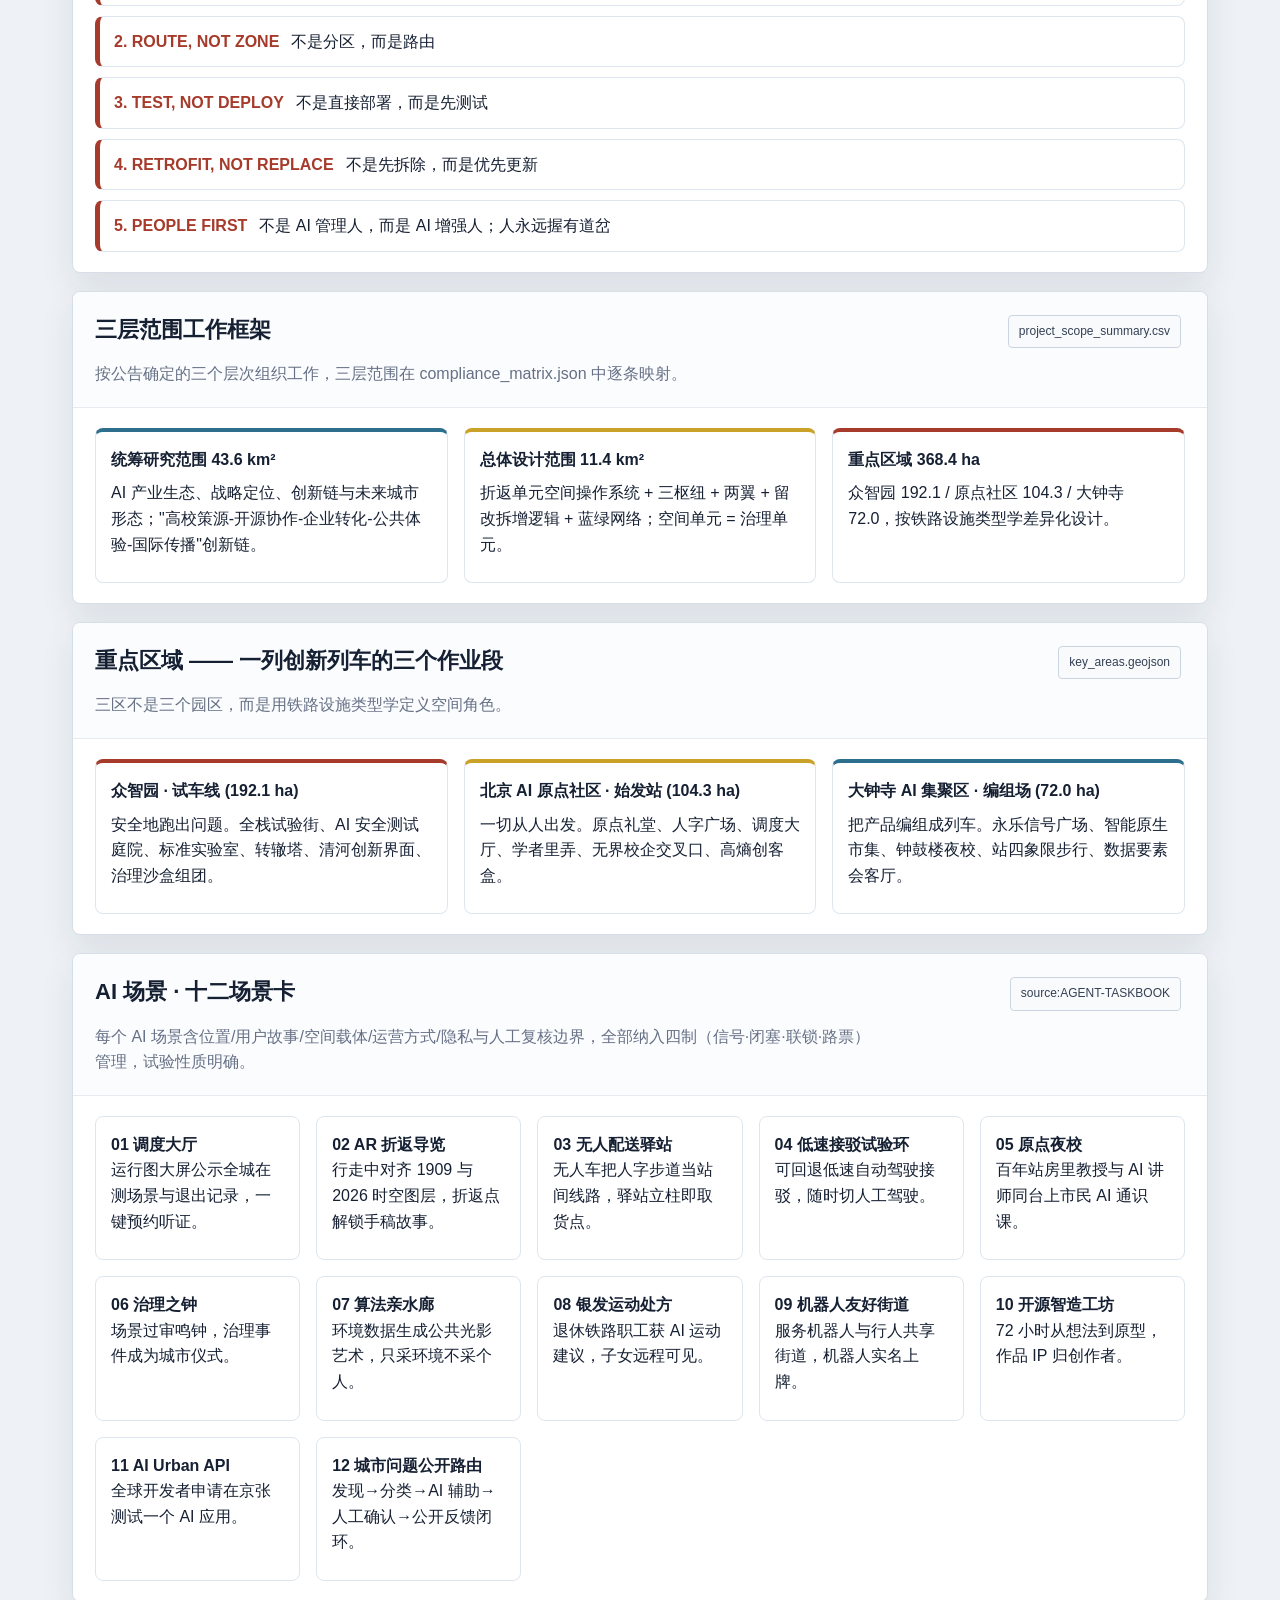
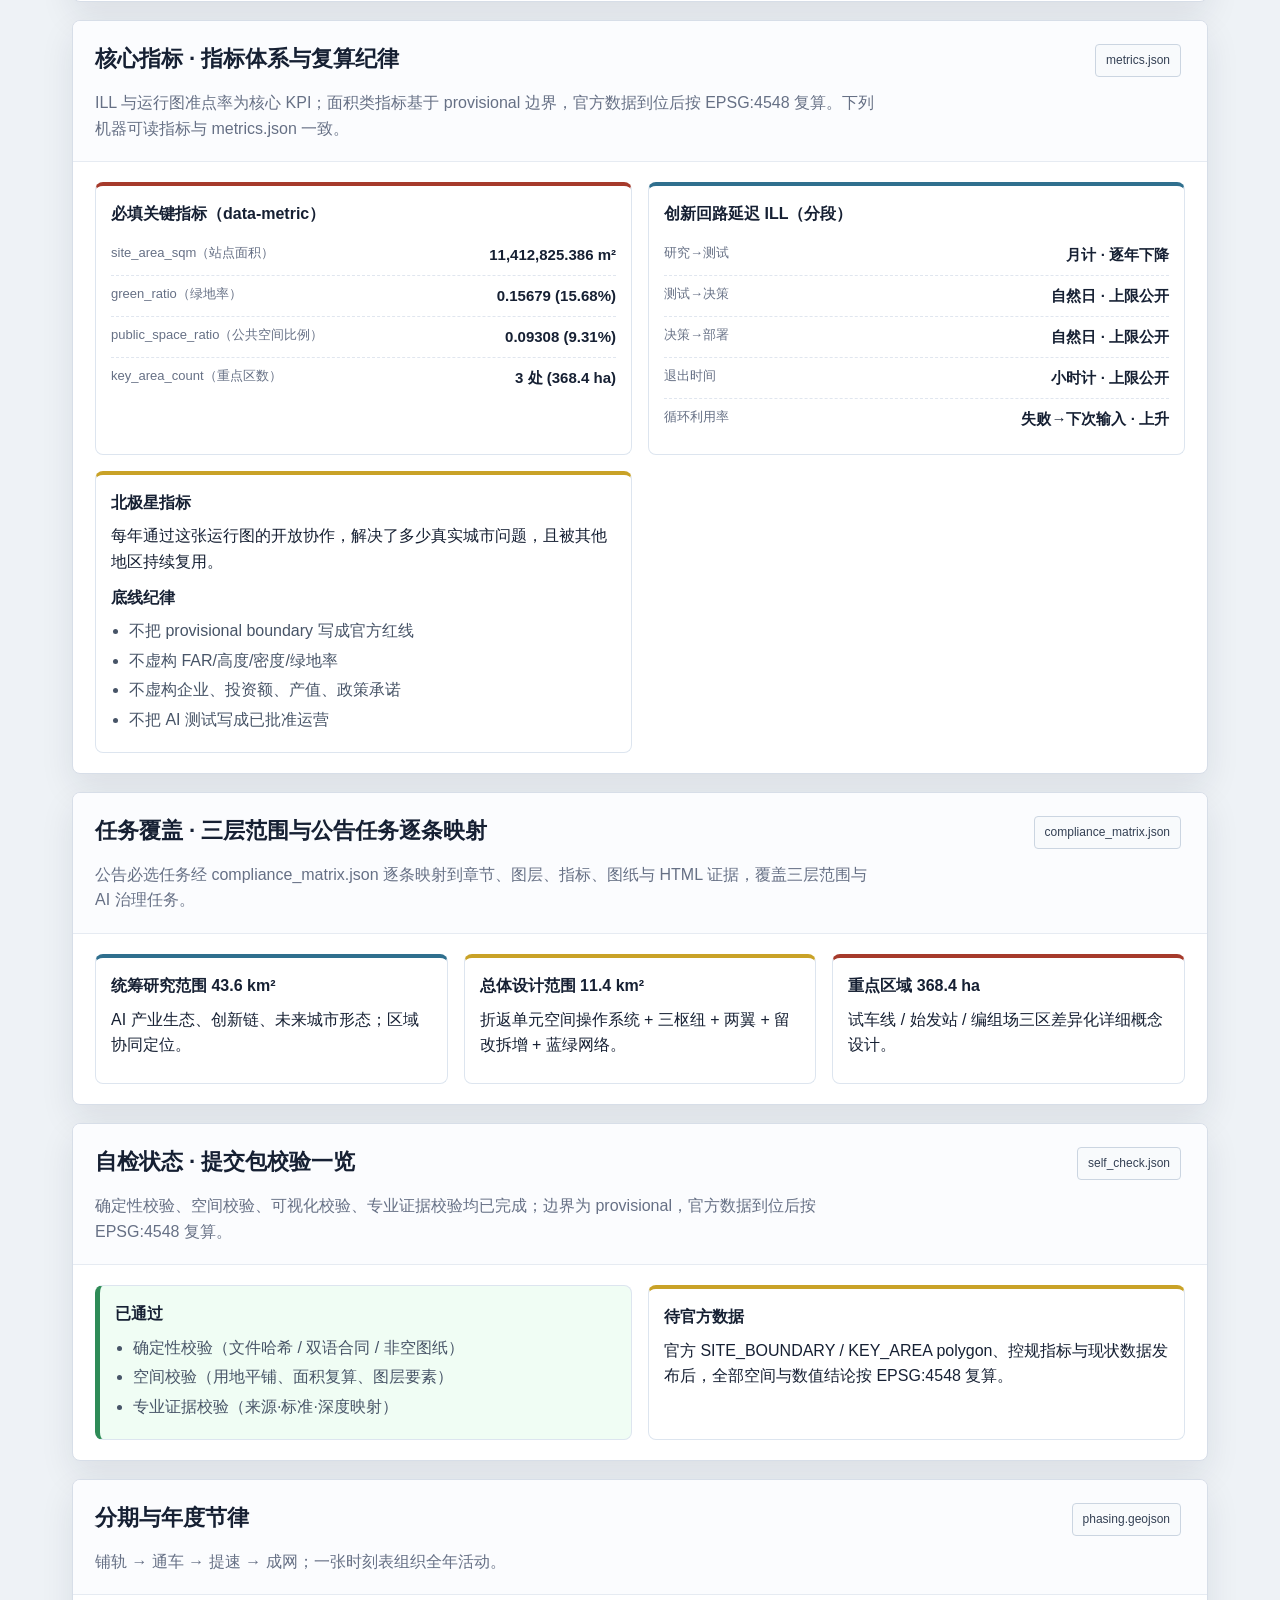
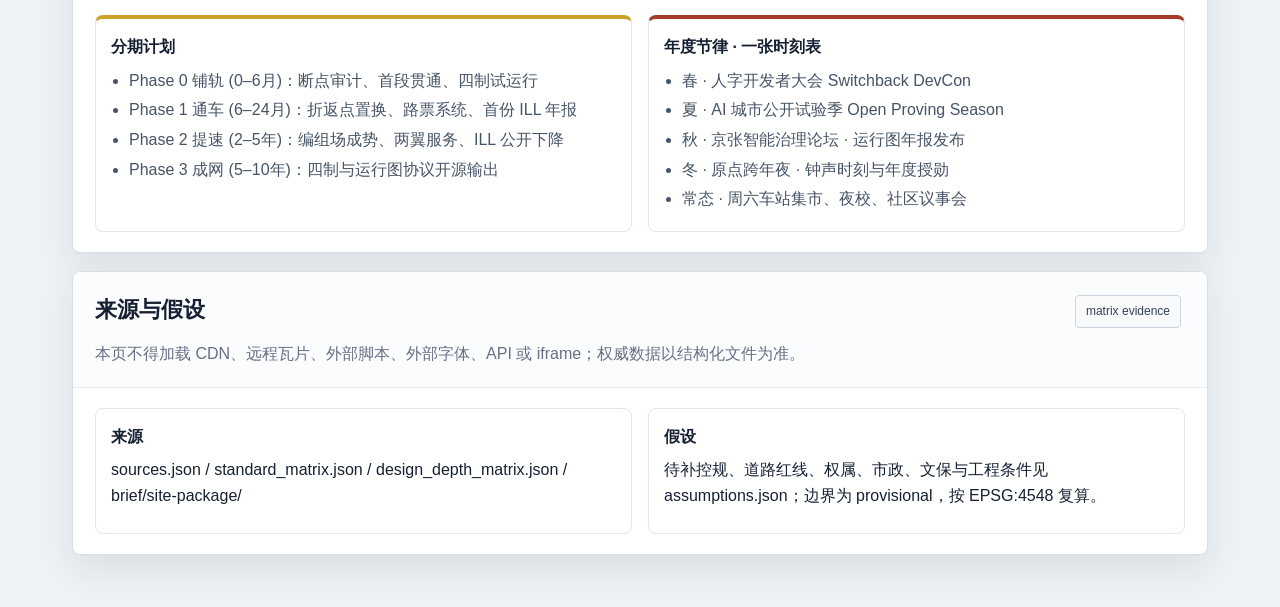
==== commit 931c164b: "fix(jingzhang-diagram): unify spatial metrics, upgrade 1st-hand official sources, embed offline Noto" ====
--- a/submissions/Juwan-Hwang/jingzhang-diagram/visual/index.html
+++ b/submissions/Juwan-Hwang/jingzhang-diagram/visual/index.html
@@ -3,6 +3,7 @@
 <meta charset="utf-8">
 <meta name="viewport" content="width=device-width, initial-scale=1">
 <title>京张运行图 · The Jingzhang Diagram — 可视化总览</title>
+<link rel="stylesheet" href="assets/fonts/notosanssc-subset.css">
 <style>
 :root{--ink:#162033;--muted:#667085;--paper:#ffffff;--soft:#f2efe8;--line:#d7dee8;--navy:#172235;--rust:#A63A2B;--gold:#C9A227;--verdigris:#2F6F8E;--signal:#2E8B57;--shadow:0 14px 34px rgba(22,32,51,.09)}
 *{box-sizing:border-box}body{margin:0;font-family:-apple-system,BlinkMacSystemFont,"PingFang SC","Microsoft YaHei","Noto Sans CJK SC",Arial,sans-serif;background:#eef2f6;color:var(--ink);line-height:1.6}.wrap{max-width:1180px;margin:auto}header{background:#101827;color:#fff;border-bottom:5px solid var(--gold)}.hero{display:grid;grid-template-columns:minmax(0,1fr) 320px;gap:28px;padding:34px 26px 28px}.eyebrow{color:#9fd7c0;letter-spacing:.18em;text-transform:uppercase;font-size:12px;margin-bottom:12px}h1{font-size:33px;line-height:1.18;margin:0 0 12px}h2{font-size:22px;margin:0 0 14px}h3{font-size:16px;margin:0 0 8px}p{margin:0 0 10px}.hero-copy{max-width:900px;color:#d8e3ef;font-size:15px}.status-box{border:1px solid rgba(255,255,255,.22);border-radius:8px;padding:16px;background:rgba(255,255,255,.06)}.status-box strong{display:block;font-size:19px;margin-bottom:8px;color:#fff}.pill-row{display:flex;flex-wrap:wrap;gap:8px;margin-top:18px}.pill,.tag{display:inline-flex;align-items:center;gap:6px;border-radius:999px;border:1px solid rgba(255,255,255,.26);padding:6px 10px;font-size:12px;color:#fff}main{padding:22px 22px 34px}.sheet{background:var(--paper);border:1px solid var(--line);border-radius:8px;margin:0 auto 18px;box-shadow:var(--shadow);overflow:hidden}.sheet-head{display:flex;justify-content:space-between;gap:16px;align-items:flex-start;padding:20px 22px;border-bottom:1px solid #e6ebf2;background:#fbfcfe}.sheet-head p{color:var(--muted);max-width:780px;margin:0}.grid{display:grid;gap:16px;padding:20px 22px}.card{border:1px solid #dde5ef;border-radius:8px;padding:15px;background:#fff}.card.accent{border-top:4px solid var(--rust)}.card.accent2{border-top:4px solid var(--verdigris)}.card.accent3{border-top:4px solid var(--gold)}.card ul,.card ol{margin:8px 0 0 18px;padding:0;color:#475467}.card li{margin-bottom:4px}.cols2{grid-template-columns:1fr 1fr}.cols3{grid-template-columns:repeat(3,1fr)}.cols5{grid-template-columns:repeat(5,1fr)}.constitutions{display:grid;gap:10px;padding:20px 22px}.con{display:flex;gap:12px;align-items:flex-start;border:1px solid #dde5ef;border-left:5px solid var(--rust);border-radius:8px;padding:12px 14px;background:#fff}.con b{color:var(--rust);white-space:nowrap}.metric{display:flex;justify-content:space-between;border-bottom:1px dashed #e0e6ef;padding:8px 0}.metric:last-child{border:none}.metric span{color:var(--muted);font-size:13px}.metric strong{font-size:15px}.warn{border-left:5px solid var(--gold);background:#fff9eb}.ok{border-left:5px solid var(--signal);background:#f0fdf4}.translation-link a{color:var(--verdigris);font-weight:700}.tag{border:1px solid #cbd5e1;color:#344054;background:#f8fafc;border-radius:4px;margin:3px 4px 0 0}@media(max-width:980px){.hero,.cols2,.cols3,.cols5{grid-template-columns:1fr}h1{font-size:26px}}@media(max-width:560px){main{padding:14px}.hero{padding:24px 18px}.sheet-head{display:block}}
@@ -12,11 +13,11 @@
 <header><div class="wrap hero"><div><div class="eyebrow">百年京张 AI 创新带 · 城市设计可视化总览</div><h1>京张运行图 · The Jingzhang Diagram</h1><p class="hero-copy">一座按图行车的城市。以铁路的总谱——运行图——为元概念：空间上以人字折返单元为空间操作系统；治理上把铁路安全四制（信号·闭塞·联锁·路票）完整转译为 AI 进城治理协议；度量上以创新回路延迟（ILL）与运行图准点率为核心 KPI；精神上以詹天佑"各出所学、各尽所知"为开源城市宪法。本页为离线电子展示成果，权威数据以 GeoJSON、metrics.json、矩阵与自检结果为准。</p><div class="pill-row"><span class="pill">运行图元概念</span><span class="pill">三层范围</span><span class="pill">重点区域</span><span class="pill">十二场景卡</span><span class="pill">指标纪律</span></div></div><aside class="status-box"><strong>provisional 边界 intake</strong><p>本次提交采用仓库临时边界并显著标注 provisional，仅支持 intake 展示、讨论与返修；官方 polygon 发布后按 EPSG:4548 复算后方可进入正式专业评分。</p><p class="translation-link"><a href="index.en.html">Read in English</a></p></aside></div></header>
 <main class="wrap">
 
-<section class="sheet"><div class="sheet-head"><div><h2>同一走廊的四次「第一」叠印</h2><p>这块地真正不可复制的是同一走廊上的三次世界第一叠印，加上 2026 的人与智能共同爬升。</p></div><span class="tag">元概念</span></div><div class="grid cols2">
-<div class="card accent"><h3>1909 · 自主</h3><p>首条由中国人自行设计建造的干线铁路。詹天佑面对 33‰ 坡度，用人字形折返线回应用拓扑换坡度、用折返换可逆。</p></div>
-<div class="card accent2"><h3>1980s · 创业</h3><p>中关村电子一条街——中国市场化科技创新的原点。</p></div>
-<div class="card accent3"><h3>2019 · 智能</h3><p>京张高铁——世界首条时速 350 公里的智能化高铁，实现 350 km/h 级自动驾驶与北斗应用（据交通运输部部长 2025 年全国两会表述）。</p></div>
-<div class="card accent"><h3>2026 · 共生</h3><p>人类第一次要回答人与智能以何种坡度共同爬升。京张基因里本就有"自动驾驶的铁路"。</p></div>
+<section class="sheet"><div class="sheet-head"><div><h2>同一走廊的创新四幕叠印（历史自强 · 创业开拓 · 智能高铁 · 人机共生）</h2><p>这块地不可复制的是同一走廊上百年创新历程的四幕叠印，见证从铁路自强到人机共生的时代跨越。</p></div><span class="tag">元概念</span></div><div class="grid cols2">
+<div class="card accent"><h3>1909 · 自主</h3><p>中国人自行勘测、设计、施工的首条干线铁路（中国铁道博物馆官方史料）。詹天佑面对 33‰ 坡度，用人字形折返线回应用拓扑换坡度、用折返换可逆。</p></div>
+<div class="card accent2"><h3>1980s · 创业</h3><p>中关村电子一条街——中国市场化科技与体制创新的历史叙事里程碑。</p></div>
+<div class="card accent3"><h3>2019 · 智能</h3><p>京张高铁——世界首条时速350公里的智能化高速铁路（交通运输部官方权威定调），实现时速350公里级智能化运行与北斗系统应用。</p></div>
+<div class="card accent"><h3>2026 · 共生</h3><p>方案概念探索与设计主张：探索人与智能共生爬升的城市操作系统，以运行图四制保障以人为本。</p></div>
 </div></section>
 
 <section class="sheet"><div class="sheet-head"><div><h2>运行图 —— 铁路的总谱</h2><p>以空间为横轴、时间为纵轴，规定每一列车何时、在哪段区间、以什么速度、在什么信号下运行。把治理对象从"列车"换成"AI 创新活动"，四要素全部转译。</p></div><span class="tag">元概念</span></div><div class="grid cols2">
@@ -102,7 +103,7 @@
 </div></section>
 
 <section class="sheet"><div class="sheet-head"><div><h2>核心指标 · 指标体系与复算纪律</h2><p>ILL 与运行图准点率为核心 KPI；面积类指标基于 provisional 边界，官方数据到位后按 EPSG:4548 复算。下列机器可读指标与 metrics.json 一致。</p></div><span class="tag">metrics.json</span></div><div class="grid cols2">
-<div class="card accent"><h3>必填关键指标（data-metric）</h3><div class="metric"><span>site_area_sqm（站点面积）</span><strong data-metric="site_area_sqm" data-value="11412825.386">11,412,825.386 m²</strong></div><div class="metric"><span>green_ratio（绿地率）</span><strong data-metric="green_ratio" data-value="0.161443">0.161443 (16.14%)</strong></div><div class="metric"><span>public_space_ratio（公共空间比例）</span><strong data-metric="public_space_ratio" data-value="0.094244">0.094244 (9.42%)</strong></div><div class="metric"><span>key_area_count（重点区数）</span><strong data-metric="key_area_count" data-value="3">3 处 (368.4 ha)</strong></div></div>
+<div class="card accent"><h3>必填关键指标（data-metric）</h3><div class="metric"><span>site_area_sqm（站点面积）</span><strong data-metric="site_area_sqm" data-value="11412825.386">11,412,825.386 m²</strong></div><div class="metric"><span>green_ratio（绿地率）</span><strong data-metric="green_ratio" data-value="0.15679">0.15679 (15.68%)</strong></div><div class="metric"><span>public_space_ratio（公共空间比例）</span><strong data-metric="public_space_ratio" data-value="0.09308">0.09308 (9.31%)</strong></div><div class="metric"><span>key_area_count（重点区数）</span><strong data-metric="key_area_count" data-value="3">3 处 (368.4 ha)</strong></div></div>
 <div class="card accent2"><h3>创新回路延迟 ILL（分段）</h3><div class="metric"><span>研究→测试</span><strong>月计 · 逐年下降</strong></div><div class="metric"><span>测试→决策</span><strong>自然日 · 上限公开</strong></div><div class="metric"><span>决策→部署</span><strong>自然日 · 上限公开</strong></div><div class="metric"><span>退出时间</span><strong>小时计 · 上限公开</strong></div><div class="metric"><span>循环利用率</span><strong>失败→下次输入 · 上升</strong></div></div>
 <div class="card accent3"><h3>北极星指标</h3><p>每年通过这张运行图的开放协作，解决了多少真实城市问题，且被其他地区持续复用。</p><h3>底线纪律</h3><ul><li>不把 provisional boundary 写成官方红线</li><li>不虚构 FAR/高度/密度/绿地率</li><li>不虚构企业、投资额、产值、政策承诺</li><li>不把 AI 测试写成已批准运营</li></ul></div>
 </div></section>
--- a/submissions/Juwan-Hwang/jingzhang-diagram/visual/assets/fonts/notosanssc-subset.css
+++ b/submissions/Juwan-Hwang/jingzhang-diagram/visual/assets/fonts/notosanssc-subset.css
@@ -0,0 +1,6 @@
+/* 随包中文字体子集。包内不允许字体扩展名（visual/assets 仅收 .css/.js/.json/.svg/图片），
+   故以 data: URI 嵌在 CSS 里；实测 file:// 下外部 CSS + data: URI 可正常加载。
+   Noto Sans SC (c) 2014, 2015 Adobe Systems Incorporated · SIL Open Font License 1.1
+   http://scripts.sil.org/OFL · 未声明保留字体名，故子集化与改名为该许可允许。
+   子集范围：本包四个必需 HTML 的实际用字，共 1551 个码位。 */
+@font-face{font-family:"NotoSansSC Subset";src:url([data-uri]) format("woff2");font-weight:100 900;font-style:normal;font-display:swap}
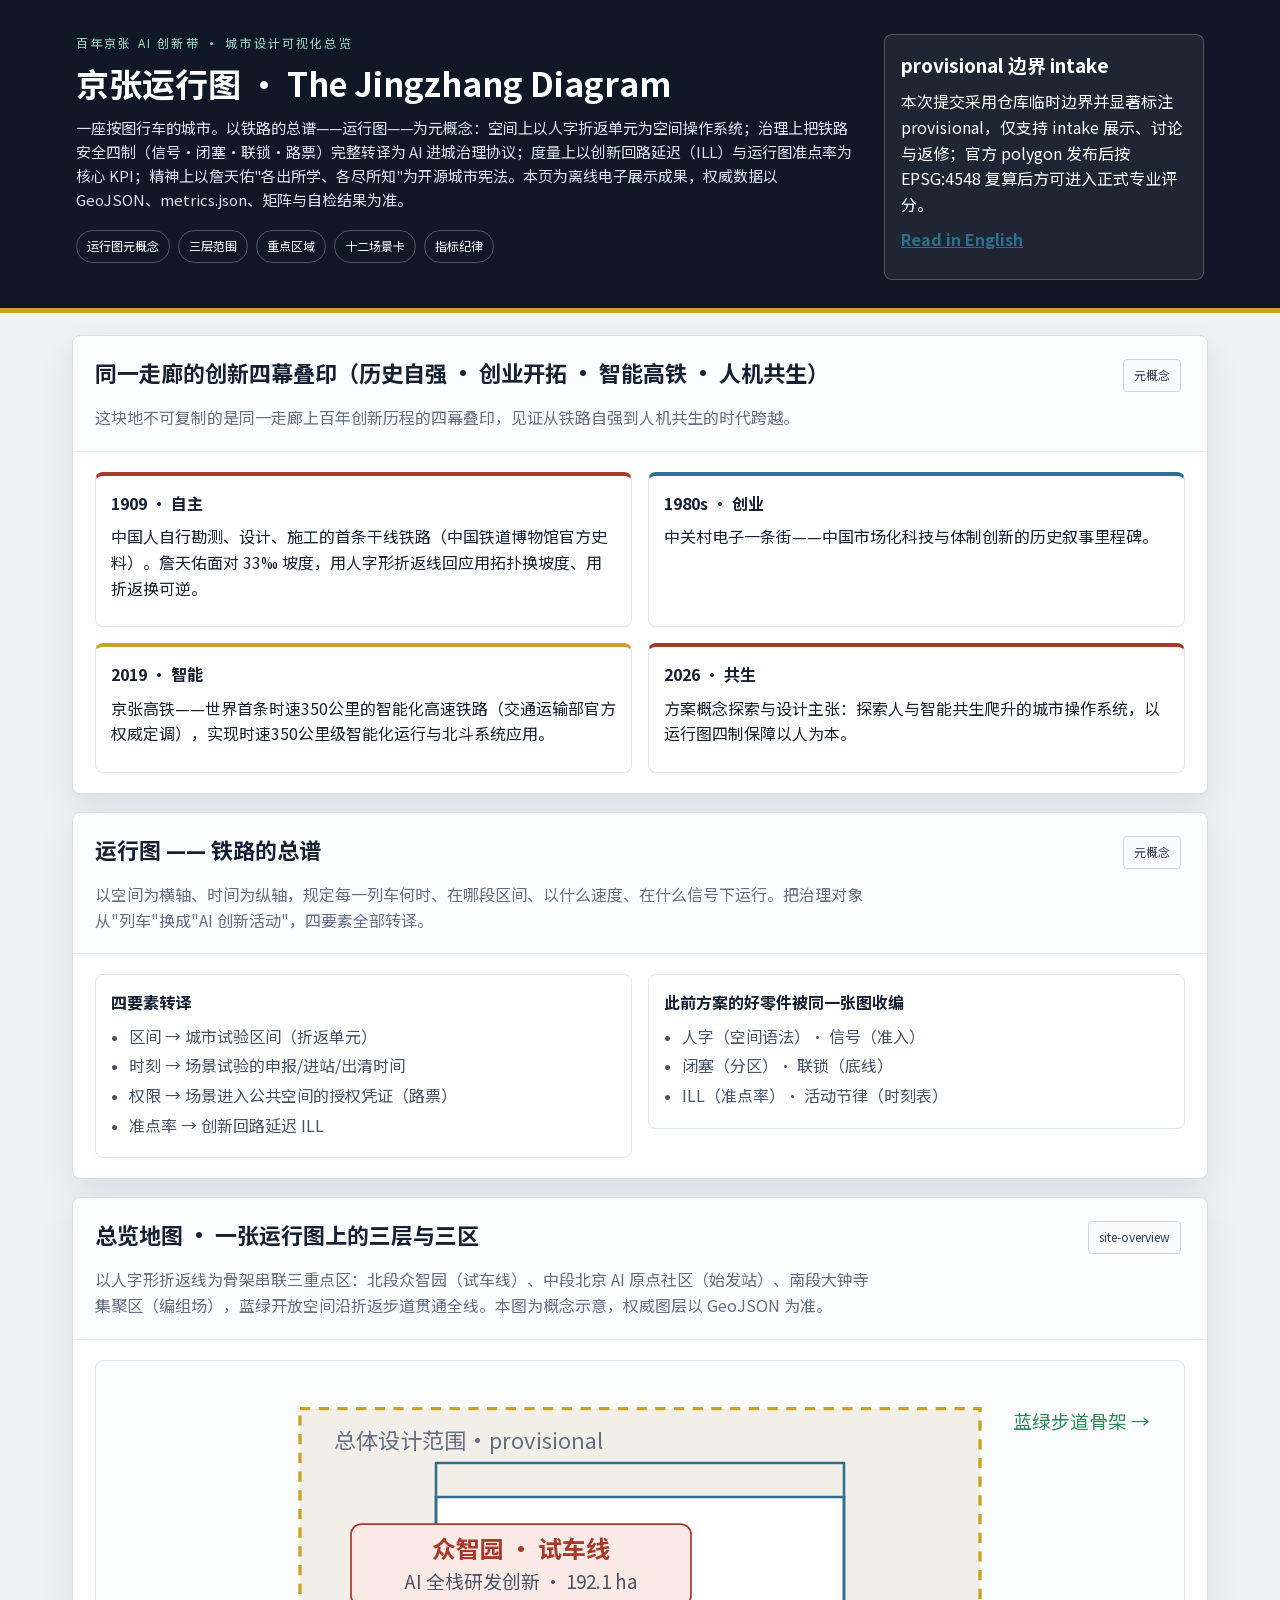
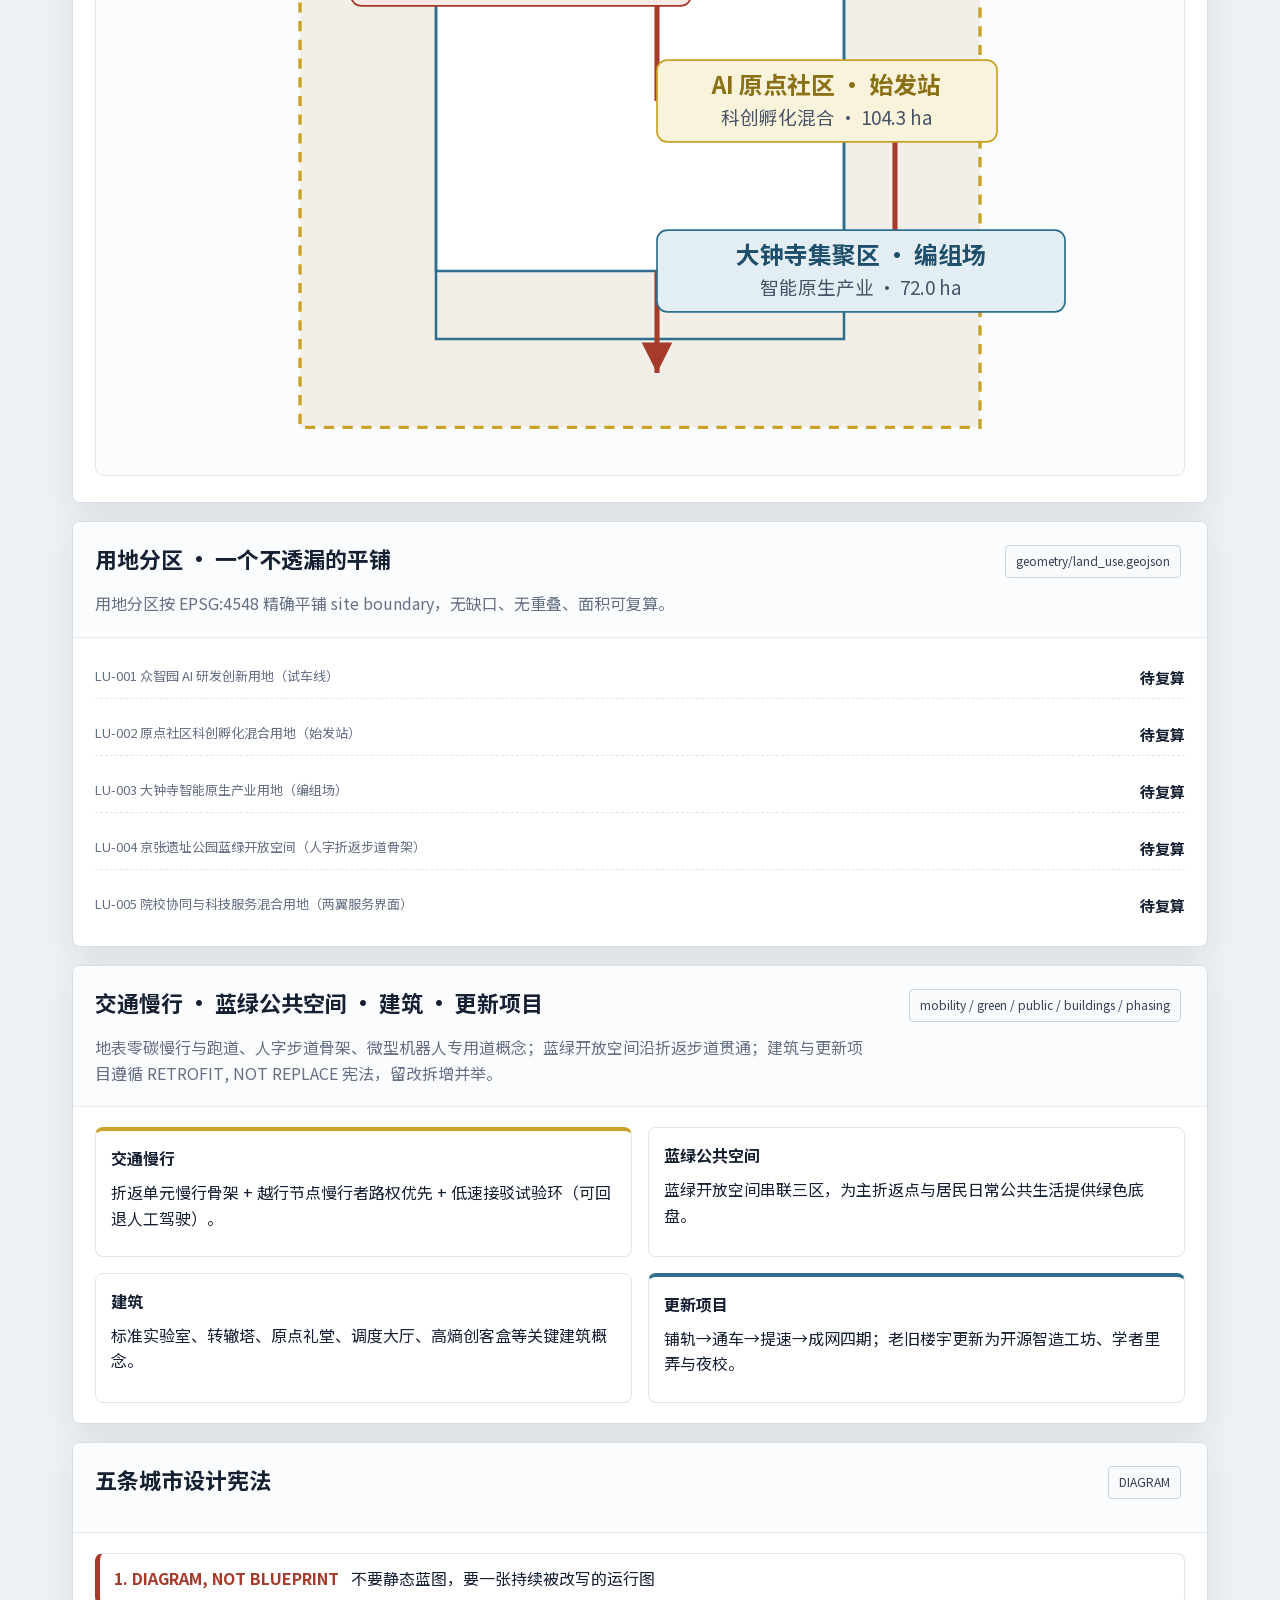
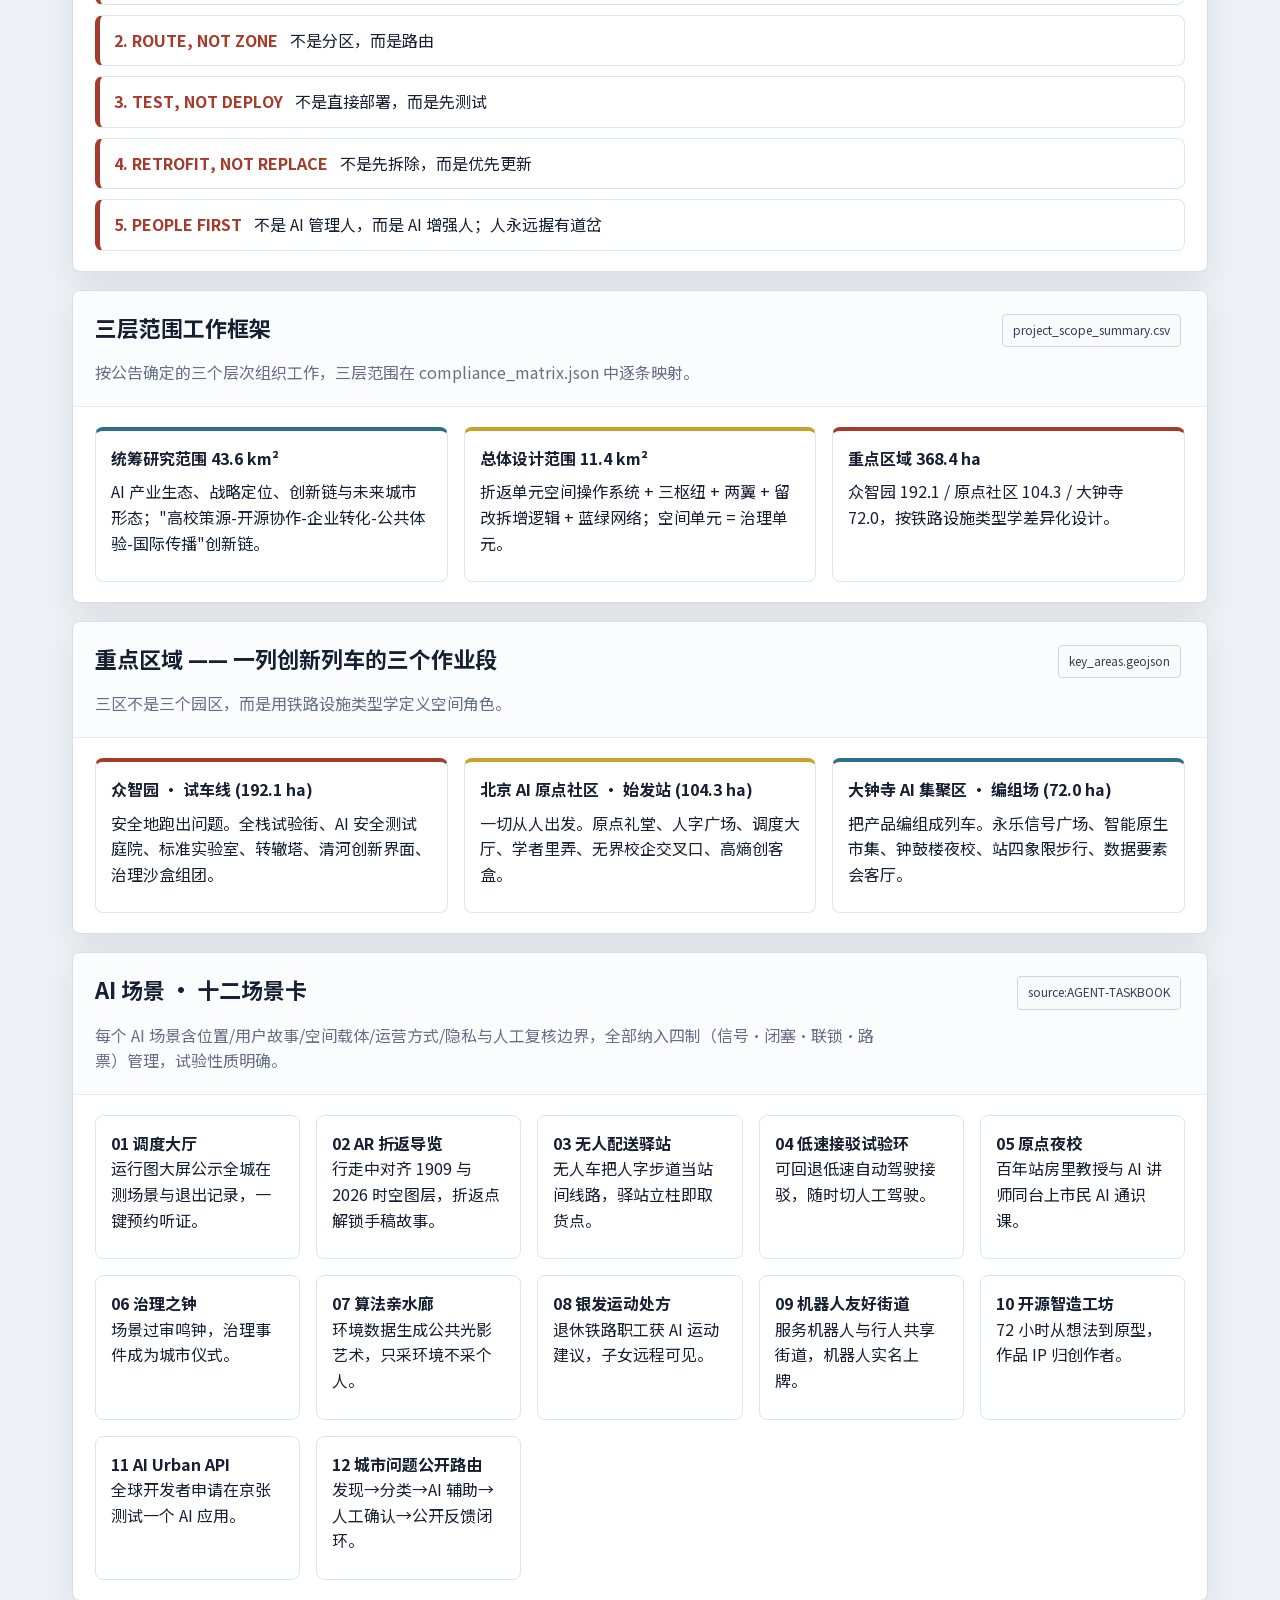
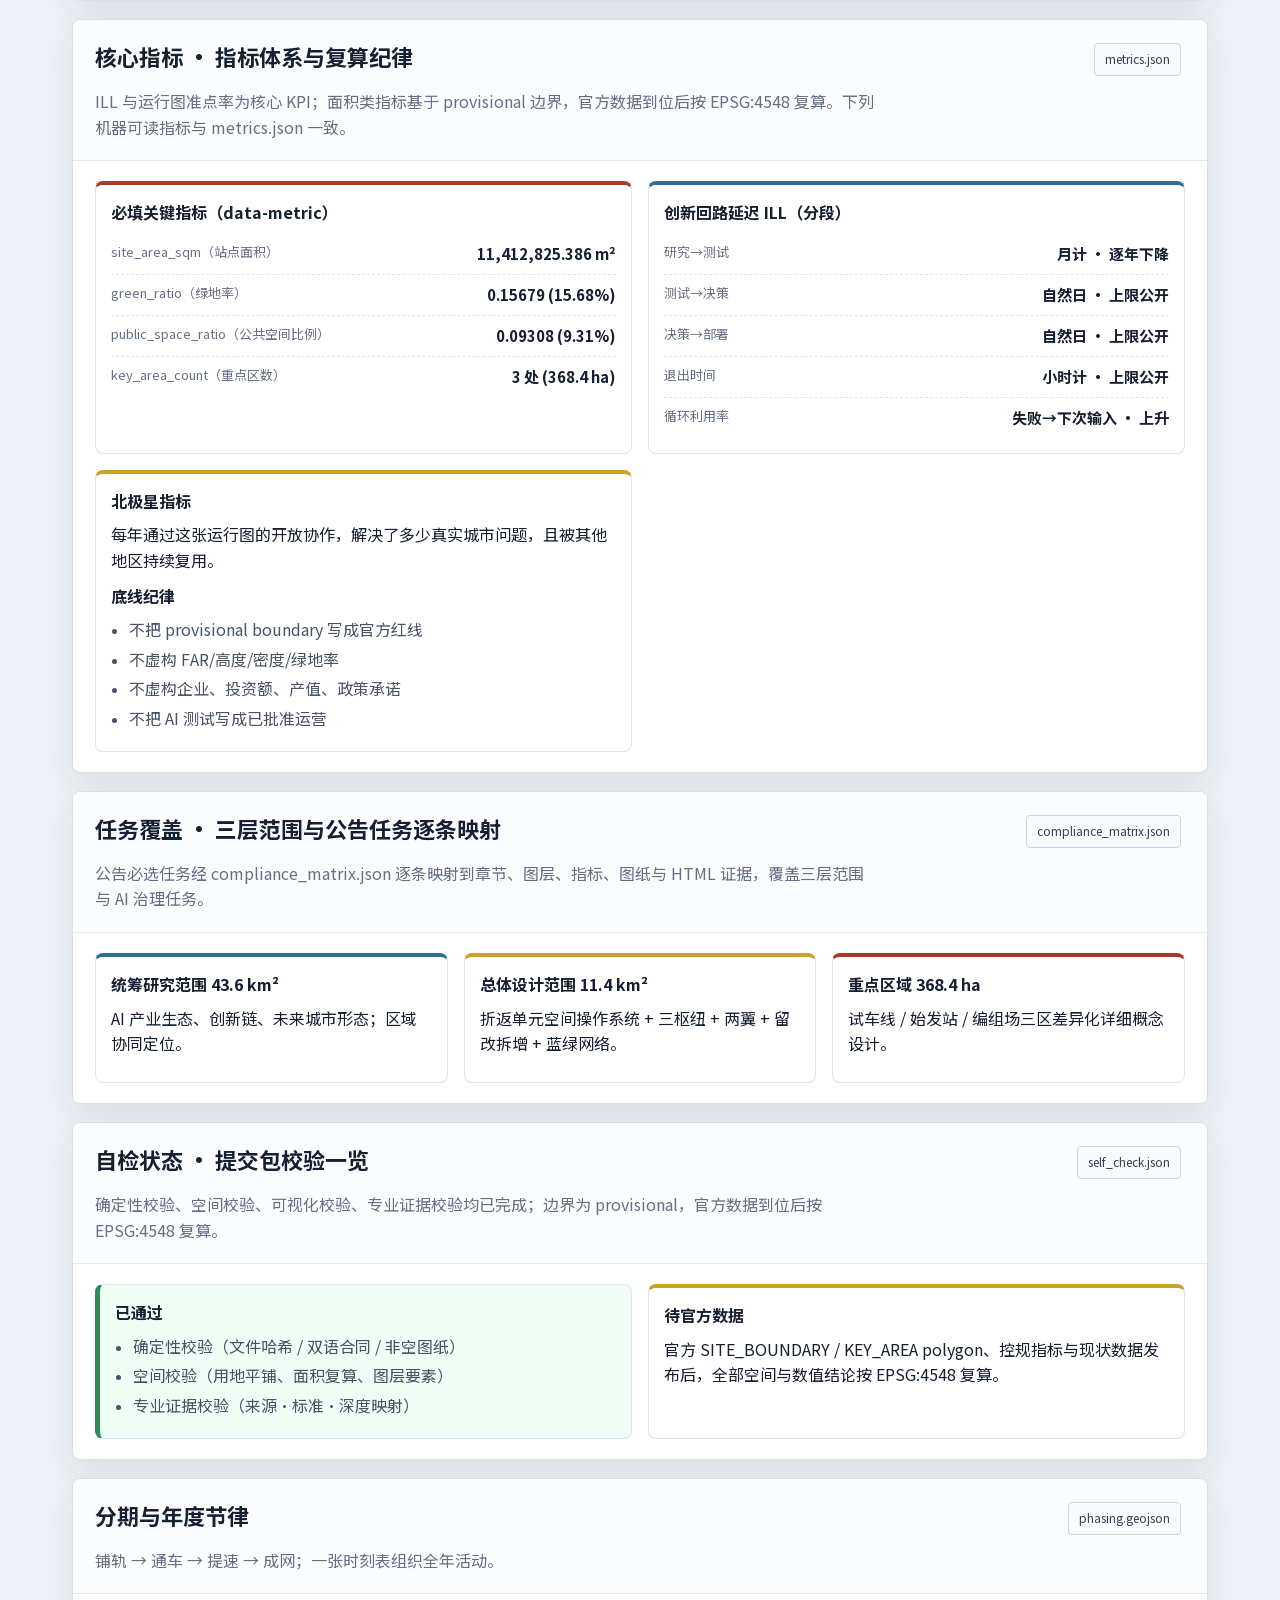
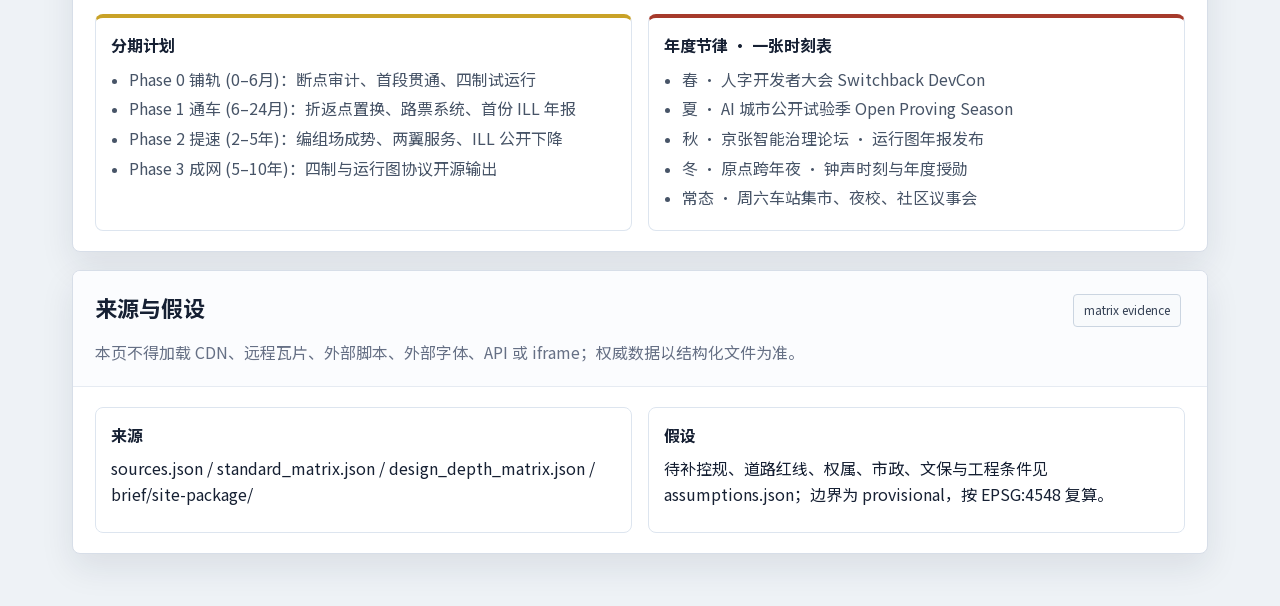
==== commit e54bf278: "fix(jingzhang-diagram): v1.4 - address #4365 review blockers - Embed complete Noto Sans SC WOFF2 sub" ====
--- a/submissions/Juwan-Hwang/jingzhang-diagram/visual/index.html
+++ b/submissions/Juwan-Hwang/jingzhang-diagram/visual/index.html
@@ -3,11 +3,11 @@
 <meta charset="utf-8">
 <meta name="viewport" content="width=device-width, initial-scale=1">
 <title>京张运行图 · The Jingzhang Diagram — 可视化总览</title>
-<link rel="stylesheet" href="assets/fonts/notosanssc-subset.css">
 <style>
 :root{--ink:#162033;--muted:#667085;--paper:#ffffff;--soft:#f2efe8;--line:#d7dee8;--navy:#172235;--rust:#A63A2B;--gold:#C9A227;--verdigris:#2F6F8E;--signal:#2E8B57;--shadow:0 14px 34px rgba(22,32,51,.09)}
-*{box-sizing:border-box}body{margin:0;font-family:-apple-system,BlinkMacSystemFont,"PingFang SC","Microsoft YaHei","Noto Sans CJK SC",Arial,sans-serif;background:#eef2f6;color:var(--ink);line-height:1.6}.wrap{max-width:1180px;margin:auto}header{background:#101827;color:#fff;border-bottom:5px solid var(--gold)}.hero{display:grid;grid-template-columns:minmax(0,1fr) 320px;gap:28px;padding:34px 26px 28px}.eyebrow{color:#9fd7c0;letter-spacing:.18em;text-transform:uppercase;font-size:12px;margin-bottom:12px}h1{font-size:33px;line-height:1.18;margin:0 0 12px}h2{font-size:22px;margin:0 0 14px}h3{font-size:16px;margin:0 0 8px}p{margin:0 0 10px}.hero-copy{max-width:900px;color:#d8e3ef;font-size:15px}.status-box{border:1px solid rgba(255,255,255,.22);border-radius:8px;padding:16px;background:rgba(255,255,255,.06)}.status-box strong{display:block;font-size:19px;margin-bottom:8px;color:#fff}.pill-row{display:flex;flex-wrap:wrap;gap:8px;margin-top:18px}.pill,.tag{display:inline-flex;align-items:center;gap:6px;border-radius:999px;border:1px solid rgba(255,255,255,.26);padding:6px 10px;font-size:12px;color:#fff}main{padding:22px 22px 34px}.sheet{background:var(--paper);border:1px solid var(--line);border-radius:8px;margin:0 auto 18px;box-shadow:var(--shadow);overflow:hidden}.sheet-head{display:flex;justify-content:space-between;gap:16px;align-items:flex-start;padding:20px 22px;border-bottom:1px solid #e6ebf2;background:#fbfcfe}.sheet-head p{color:var(--muted);max-width:780px;margin:0}.grid{display:grid;gap:16px;padding:20px 22px}.card{border:1px solid #dde5ef;border-radius:8px;padding:15px;background:#fff}.card.accent{border-top:4px solid var(--rust)}.card.accent2{border-top:4px solid var(--verdigris)}.card.accent3{border-top:4px solid var(--gold)}.card ul,.card ol{margin:8px 0 0 18px;padding:0;color:#475467}.card li{margin-bottom:4px}.cols2{grid-template-columns:1fr 1fr}.cols3{grid-template-columns:repeat(3,1fr)}.cols5{grid-template-columns:repeat(5,1fr)}.constitutions{display:grid;gap:10px;padding:20px 22px}.con{display:flex;gap:12px;align-items:flex-start;border:1px solid #dde5ef;border-left:5px solid var(--rust);border-radius:8px;padding:12px 14px;background:#fff}.con b{color:var(--rust);white-space:nowrap}.metric{display:flex;justify-content:space-between;border-bottom:1px dashed #e0e6ef;padding:8px 0}.metric:last-child{border:none}.metric span{color:var(--muted);font-size:13px}.metric strong{font-size:15px}.warn{border-left:5px solid var(--gold);background:#fff9eb}.ok{border-left:5px solid var(--signal);background:#f0fdf4}.translation-link a{color:var(--verdigris);font-weight:700}.tag{border:1px solid #cbd5e1;color:#344054;background:#f8fafc;border-radius:4px;margin:3px 4px 0 0}@media(max-width:980px){.hero,.cols2,.cols3,.cols5{grid-template-columns:1fr}h1{font-size:26px}}@media(max-width:560px){main{padding:14px}.hero{padding:24px 18px}.sheet-head{display:block}}
+*{box-sizing:border-box}body{margin:0;font-family: 'Noto Sans SC Subset', -apple-system,BlinkMacSystemFont,"PingFang SC","Microsoft YaHei","Noto Sans CJK SC",Arial,sans-serif;background:#eef2f6;color:var(--ink);line-height:1.6}.wrap{max-width:1180px;margin:auto}header{background:#101827;color:#fff;border-bottom:5px solid var(--gold)}.hero{display:grid;grid-template-columns:minmax(0,1fr) 320px;gap:28px;padding:34px 26px 28px}.eyebrow{color:#9fd7c0;letter-spacing:.18em;text-transform:uppercase;font-size:12px;margin-bottom:12px}h1{font-size:33px;line-height:1.18;margin:0 0 12px}h2{font-size:22px;margin:0 0 14px}h3{font-size:16px;margin:0 0 8px}p{margin:0 0 10px}.hero-copy{max-width:900px;color:#d8e3ef;font-size:15px}.status-box{border:1px solid rgba(255,255,255,.22);border-radius:8px;padding:16px;background:rgba(255,255,255,.06)}.status-box strong{display:block;font-size:19px;margin-bottom:8px;color:#fff}.pill-row{display:flex;flex-wrap:wrap;gap:8px;margin-top:18px}.pill,.tag{display:inline-flex;align-items:center;gap:6px;border-radius:999px;border:1px solid rgba(255,255,255,.26);padding:6px 10px;font-size:12px;color:#fff}main{padding:22px 22px 34px}.sheet{background:var(--paper);border:1px solid var(--line);border-radius:8px;margin:0 auto 18px;box-shadow:var(--shadow);overflow:hidden}.sheet-head{display:flex;justify-content:space-between;gap:16px;align-items:flex-start;padding:20px 22px;border-bottom:1px solid #e6ebf2;background:#fbfcfe}.sheet-head p{color:var(--muted);max-width:780px;margin:0}.grid{display:grid;gap:16px;padding:20px 22px}.card{border:1px solid #dde5ef;border-radius:8px;padding:15px;background:#fff}.card.accent{border-top:4px solid var(--rust)}.card.accent2{border-top:4px solid var(--verdigris)}.card.accent3{border-top:4px solid var(--gold)}.card ul,.card ol{margin:8px 0 0 18px;padding:0;color:#475467}.card li{margin-bottom:4px}.cols2{grid-template-columns:1fr 1fr}.cols3{grid-template-columns:repeat(3,1fr)}.cols5{grid-template-columns:repeat(5,1fr)}.constitutions{display:grid;gap:10px;padding:20px 22px}.con{display:flex;gap:12px;align-items:flex-start;border:1px solid #dde5ef;border-left:5px solid var(--rust);border-radius:8px;padding:12px 14px;background:#fff}.con b{color:var(--rust);white-space:nowrap}.metric{display:flex;justify-content:space-between;border-bottom:1px dashed #e0e6ef;padding:8px 0}.metric:last-child{border:none}.metric span{color:var(--muted);font-size:13px}.metric strong{font-size:15px}.warn{border-left:5px solid var(--gold);background:#fff9eb}.ok{border-left:5px solid var(--signal);background:#f0fdf4}.translation-link a{color:var(--verdigris);font-weight:700}.tag{border:1px solid #cbd5e1;color:#344054;background:#f8fafc;border-radius:4px;margin:3px 4px 0 0}@media(max-width:980px){.hero,.cols2,.cols3,.cols5{grid-template-columns:1fr}h1{font-size:26px}}@media(max-width:560px){main{padding:14px}.hero{padding:24px 18px}.sheet-head{display:block}}
 </style>
+<link rel="stylesheet" href="assets/fonts/notosanssc-subset.css">
 </head>
 <body>
 <header><div class="wrap hero"><div><div class="eyebrow">百年京张 AI 创新带 · 城市设计可视化总览</div><h1>京张运行图 · The Jingzhang Diagram</h1><p class="hero-copy">一座按图行车的城市。以铁路的总谱——运行图——为元概念：空间上以人字折返单元为空间操作系统；治理上把铁路安全四制（信号·闭塞·联锁·路票）完整转译为 AI 进城治理协议；度量上以创新回路延迟（ILL）与运行图准点率为核心 KPI；精神上以詹天佑"各出所学、各尽所知"为开源城市宪法。本页为离线电子展示成果，权威数据以 GeoJSON、metrics.json、矩阵与自检结果为准。</p><div class="pill-row"><span class="pill">运行图元概念</span><span class="pill">三层范围</span><span class="pill">重点区域</span><span class="pill">十二场景卡</span><span class="pill">指标纪律</span></div></div><aside class="status-box"><strong>provisional 边界 intake</strong><p>本次提交采用仓库临时边界并显著标注 provisional，仅支持 intake 展示、讨论与返修；官方 polygon 发布后按 EPSG:4548 复算后方可进入正式专业评分。</p><p class="translation-link"><a href="index.en.html">Read in English</a></p></aside></div></header>
--- a/submissions/Juwan-Hwang/jingzhang-diagram/visual/assets/fonts/notosanssc-subset.css
+++ b/submissions/Juwan-Hwang/jingzhang-diagram/visual/assets/fonts/notosanssc-subset.css
@@ -1,6 +1,16 @@
-/* 随包中文字体子集。包内不允许字体扩展名（visual/assets 仅收 .css/.js/.json/.svg/图片），
-   故以 data: URI 嵌在 CSS 里；实测 file:// 下外部 CSS + data: URI 可正常加载。
-   Noto Sans SC (c) 2014, 2015 Adobe Systems Incorporated · SIL Open Font License 1.1
-   http://scripts.sil.org/OFL · 未声明保留字体名，故子集化与改名为该许可允许。
-   子集范围：本包四个必需 HTML 的实际用字，共 1551 个码位。 */
-@font-face{font-family:"NotoSansSC Subset";src:url([data-uri]) format("woff2");font-weight:100 900;font-style:normal;font-display:swap}
+/* Noto Sans SC subset for offline CJK rendering (OFL 1.1). */
+/* Google LLC / SIL OFL 1.1; subset rebuilt from final package text. */
+@font-face {
+  font-family: 'Noto Sans SC Subset';
+  font-style: normal;
+  font-weight: 400;
+  font-display: swap;
+  src: url([data-uri]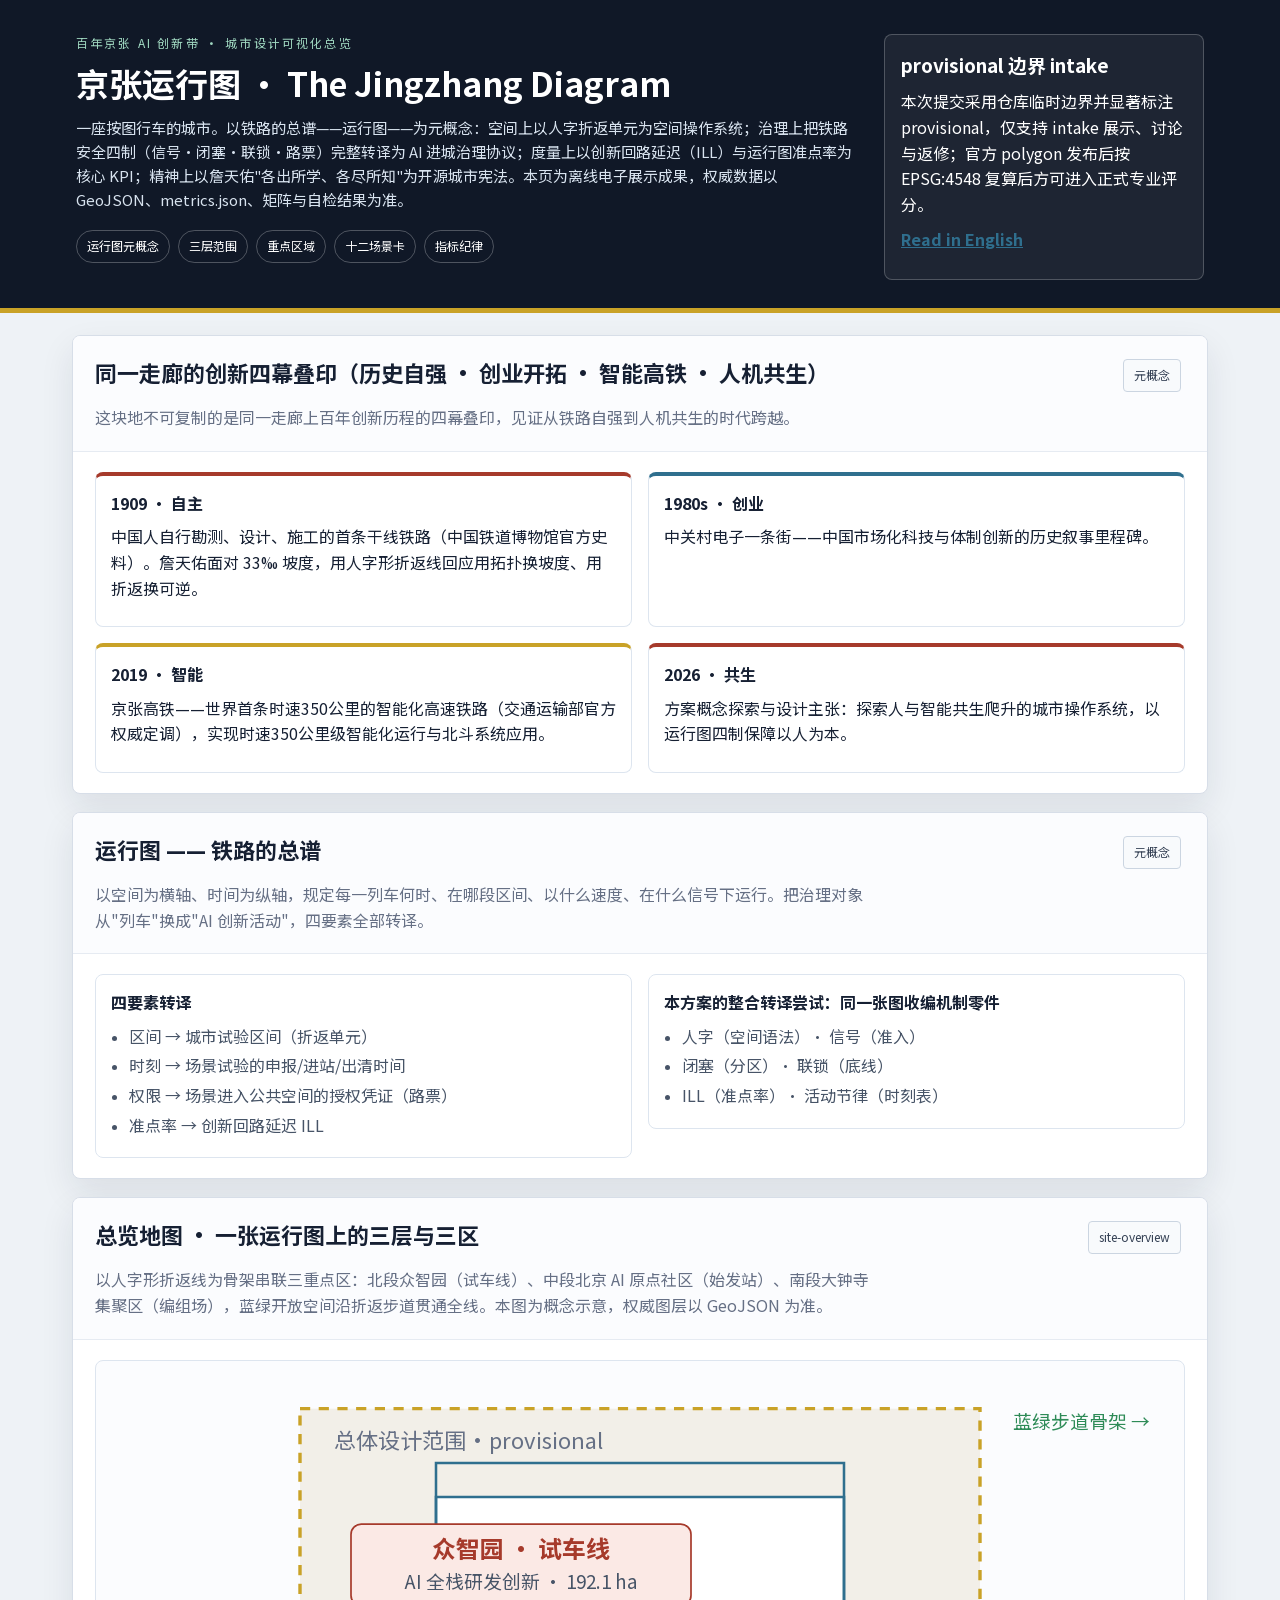
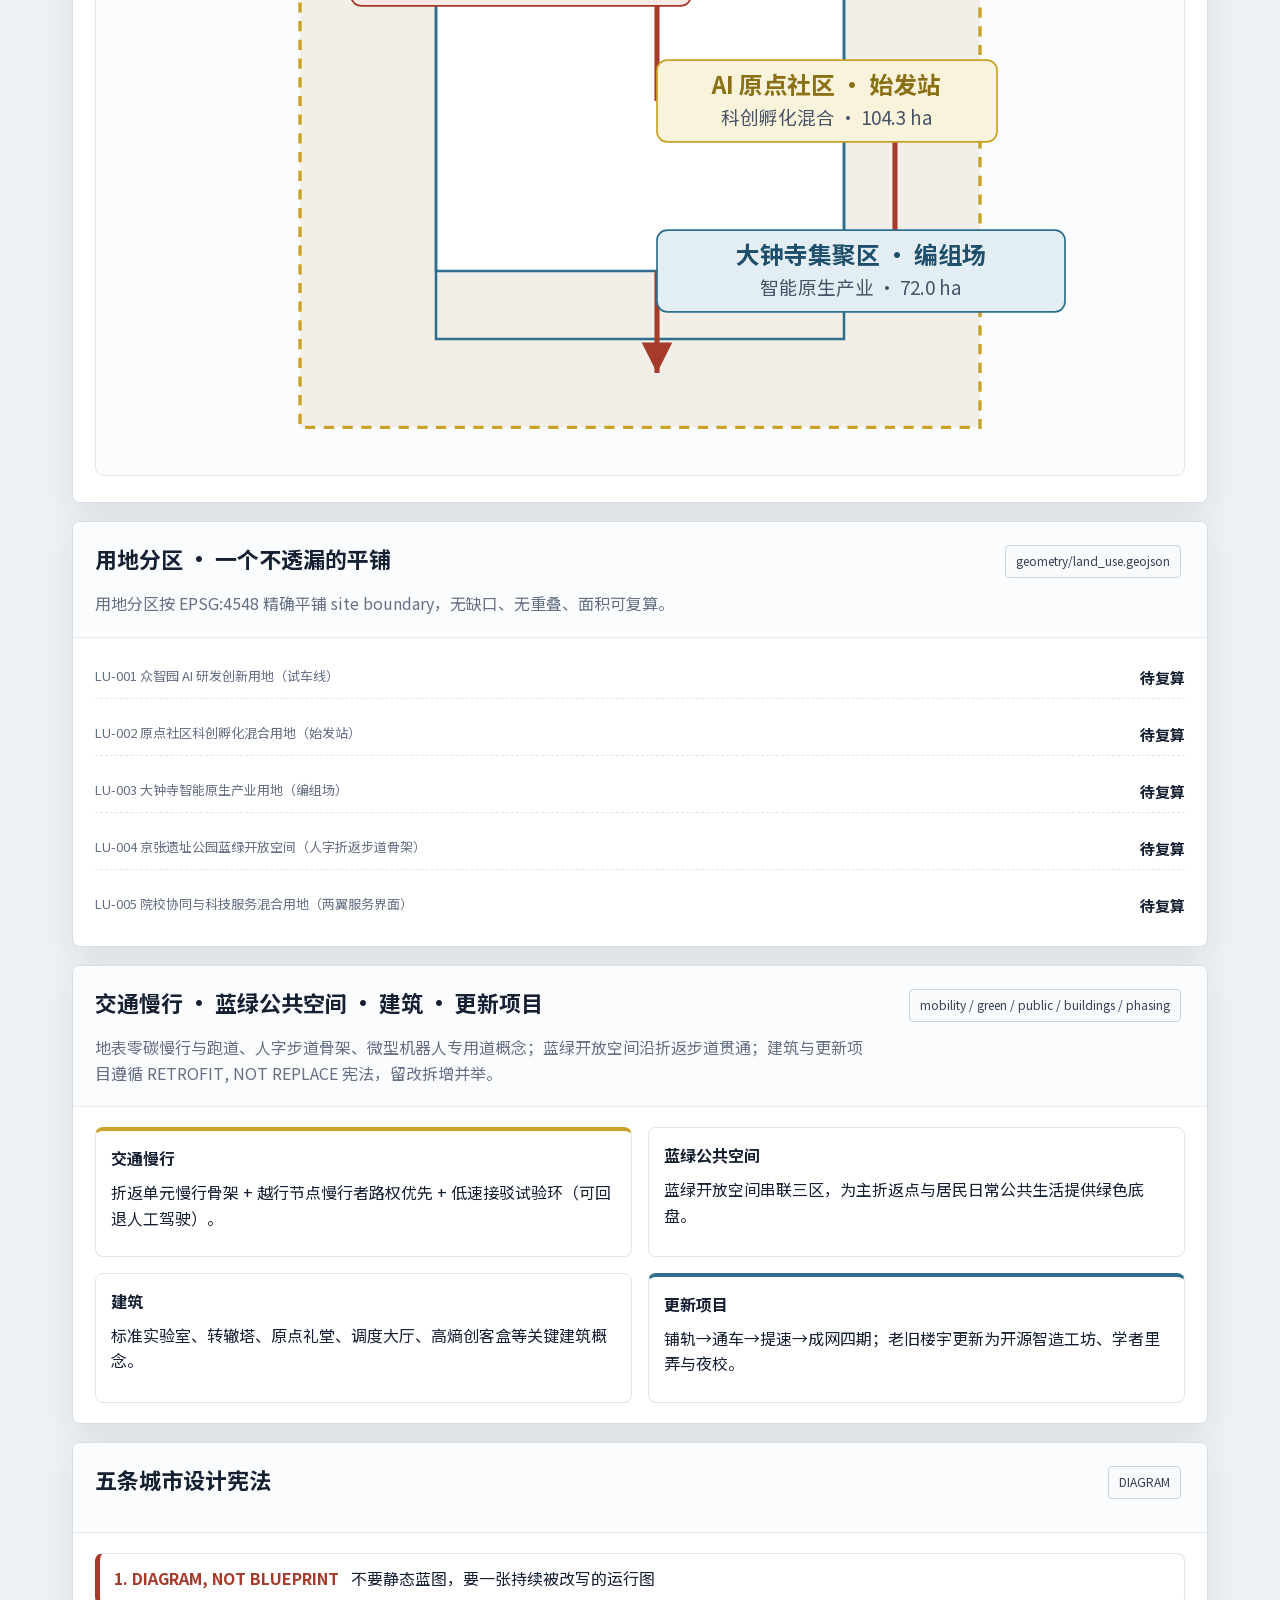
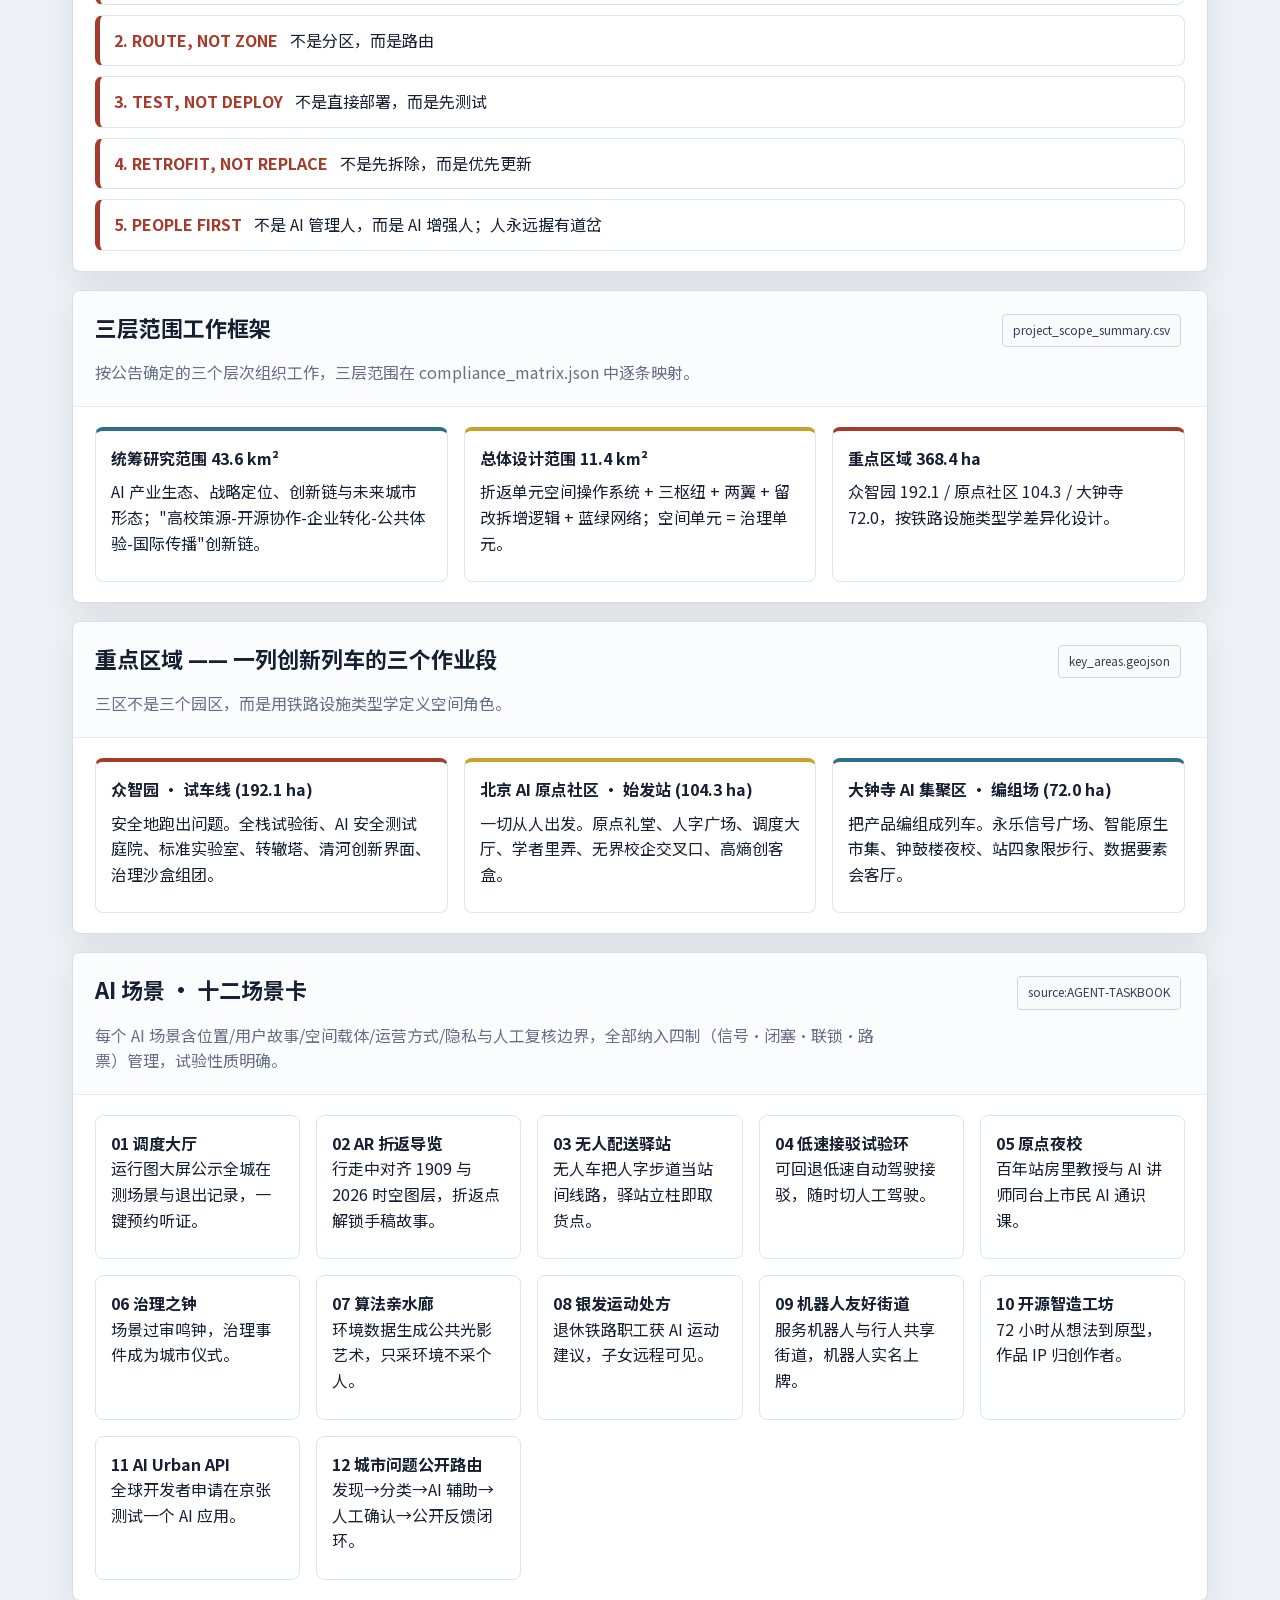
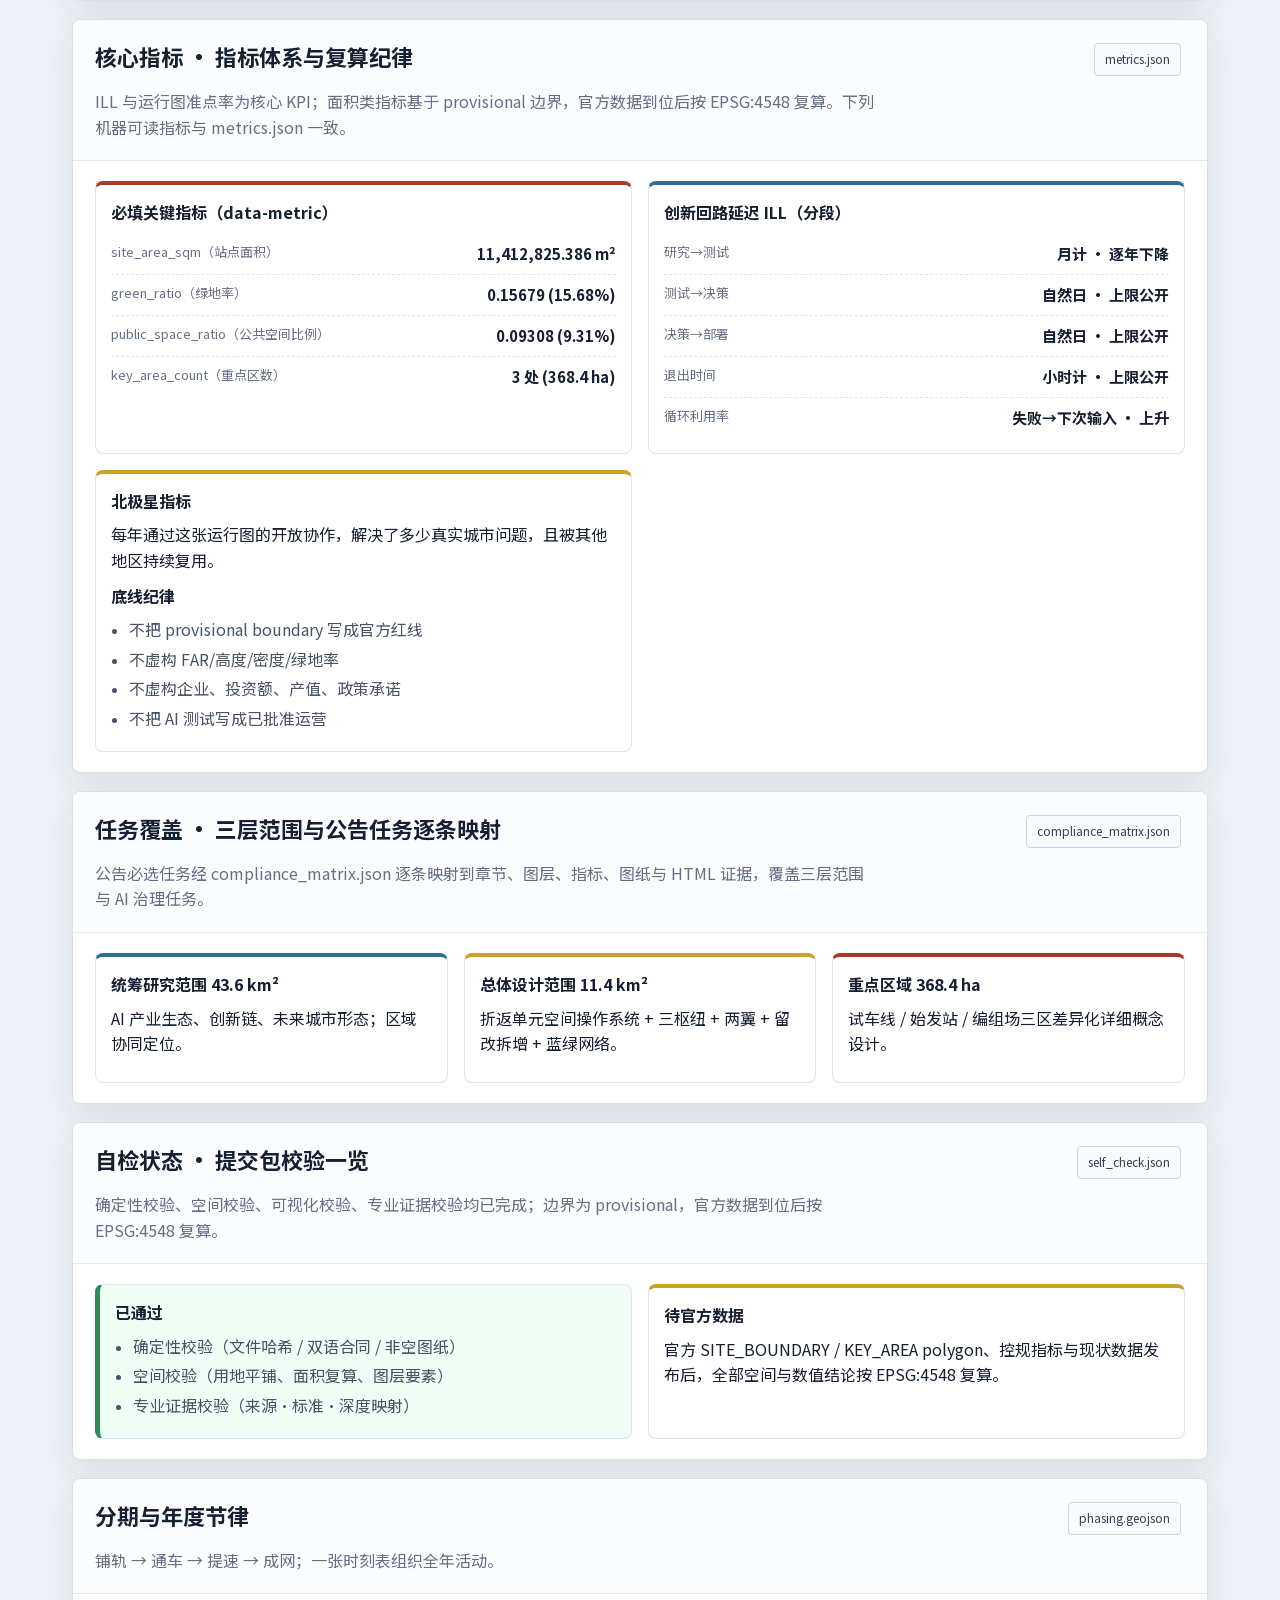
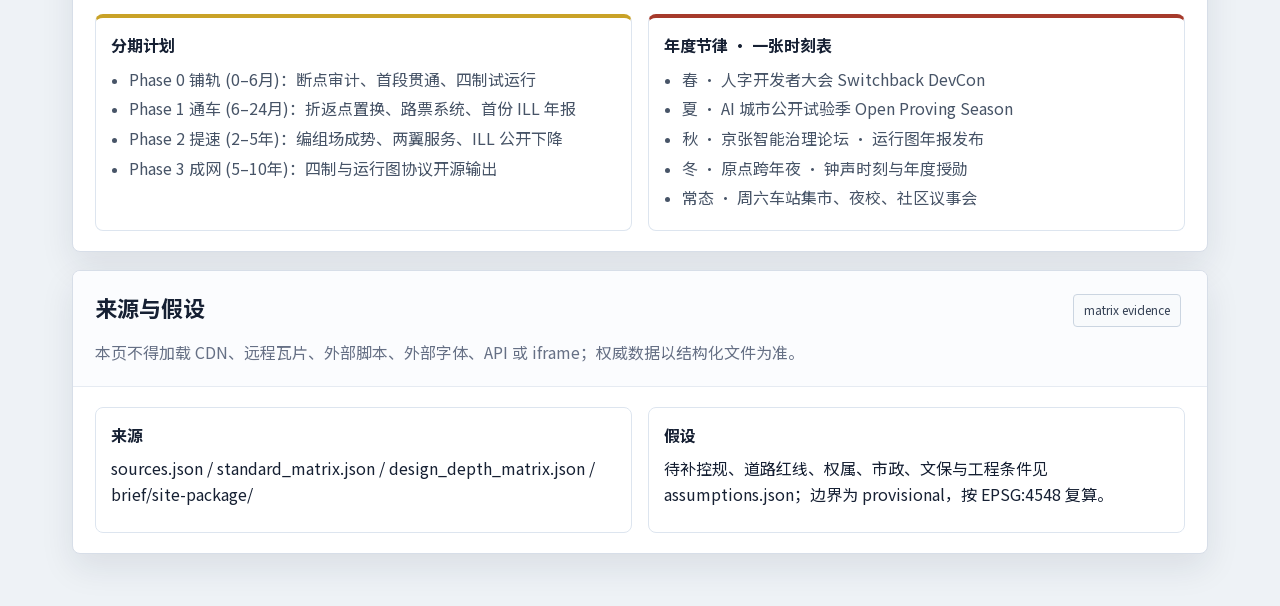
==== commit bdac9d44: "fix(jingzhang-diagram): v1.5 - close round-2 review repairs (10 items) case_study_table (7 cases, CA" ====
--- a/submissions/Juwan-Hwang/jingzhang-diagram/visual/index.html
+++ b/submissions/Juwan-Hwang/jingzhang-diagram/visual/index.html
@@ -22,7 +22,7 @@
 
 <section class="sheet"><div class="sheet-head"><div><h2>运行图 —— 铁路的总谱</h2><p>以空间为横轴、时间为纵轴，规定每一列车何时、在哪段区间、以什么速度、在什么信号下运行。把治理对象从"列车"换成"AI 创新活动"，四要素全部转译。</p></div><span class="tag">元概念</span></div><div class="grid cols2">
 <div><div class="card"><h3>四要素转译</h3><ul><li>区间 → 城市试验区间（折返单元）</li><li>时刻 → 场景试验的申报/进站/出清时间</li><li>权限 → 场景进入公共空间的授权凭证（路票）</li><li>准点率 → 创新回路延迟 ILL</li></ul></div></div>
-<div><div class="card"><h3>此前方案的好零件被同一张图收编</h3><ul><li>人字（空间语法）· 信号（准入）</li><li>闭塞（分区）· 联锁（底线）</li><li>ILL（准点率）· 活动节律（时刻表）</li></ul></div></div>
+<div><div class="card"><h3>本方案的整合转译尝试：同一张图收编机制零件</h3><ul><li>人字（空间语法）· 信号（准入）</li><li>闭塞（分区）· 联锁（底线）</li><li>ILL（准点率）· 活动节律（时刻表）</li></ul></div></div>
 </div></section>
 
 <section class="sheet"><div class="sheet-head"><div><h2>总览地图 · 一张运行图上的三层与三区</h2><p>以人字形折返线为骨架串联三重点区：北段众智园（试车线）、中段北京 AI 原点社区（始发站）、南段大钟寺集聚区（编组场），蓝绿开放空间沿折返步道贯通全线。本图为概念示意，权威图层以 GeoJSON 为准。</p></div><span class="tag">site-overview</span></div>
--- a/submissions/Juwan-Hwang/jingzhang-diagram/visual/assets/fonts/notosanssc-subset.css
+++ b/submissions/Juwan-Hwang/jingzhang-diagram/visual/assets/fonts/notosanssc-subset.css
@@ -5,12 +5,12 @@
   font-style: normal;
   font-weight: 400;
   font-display: swap;
-  src: url([data-uri]